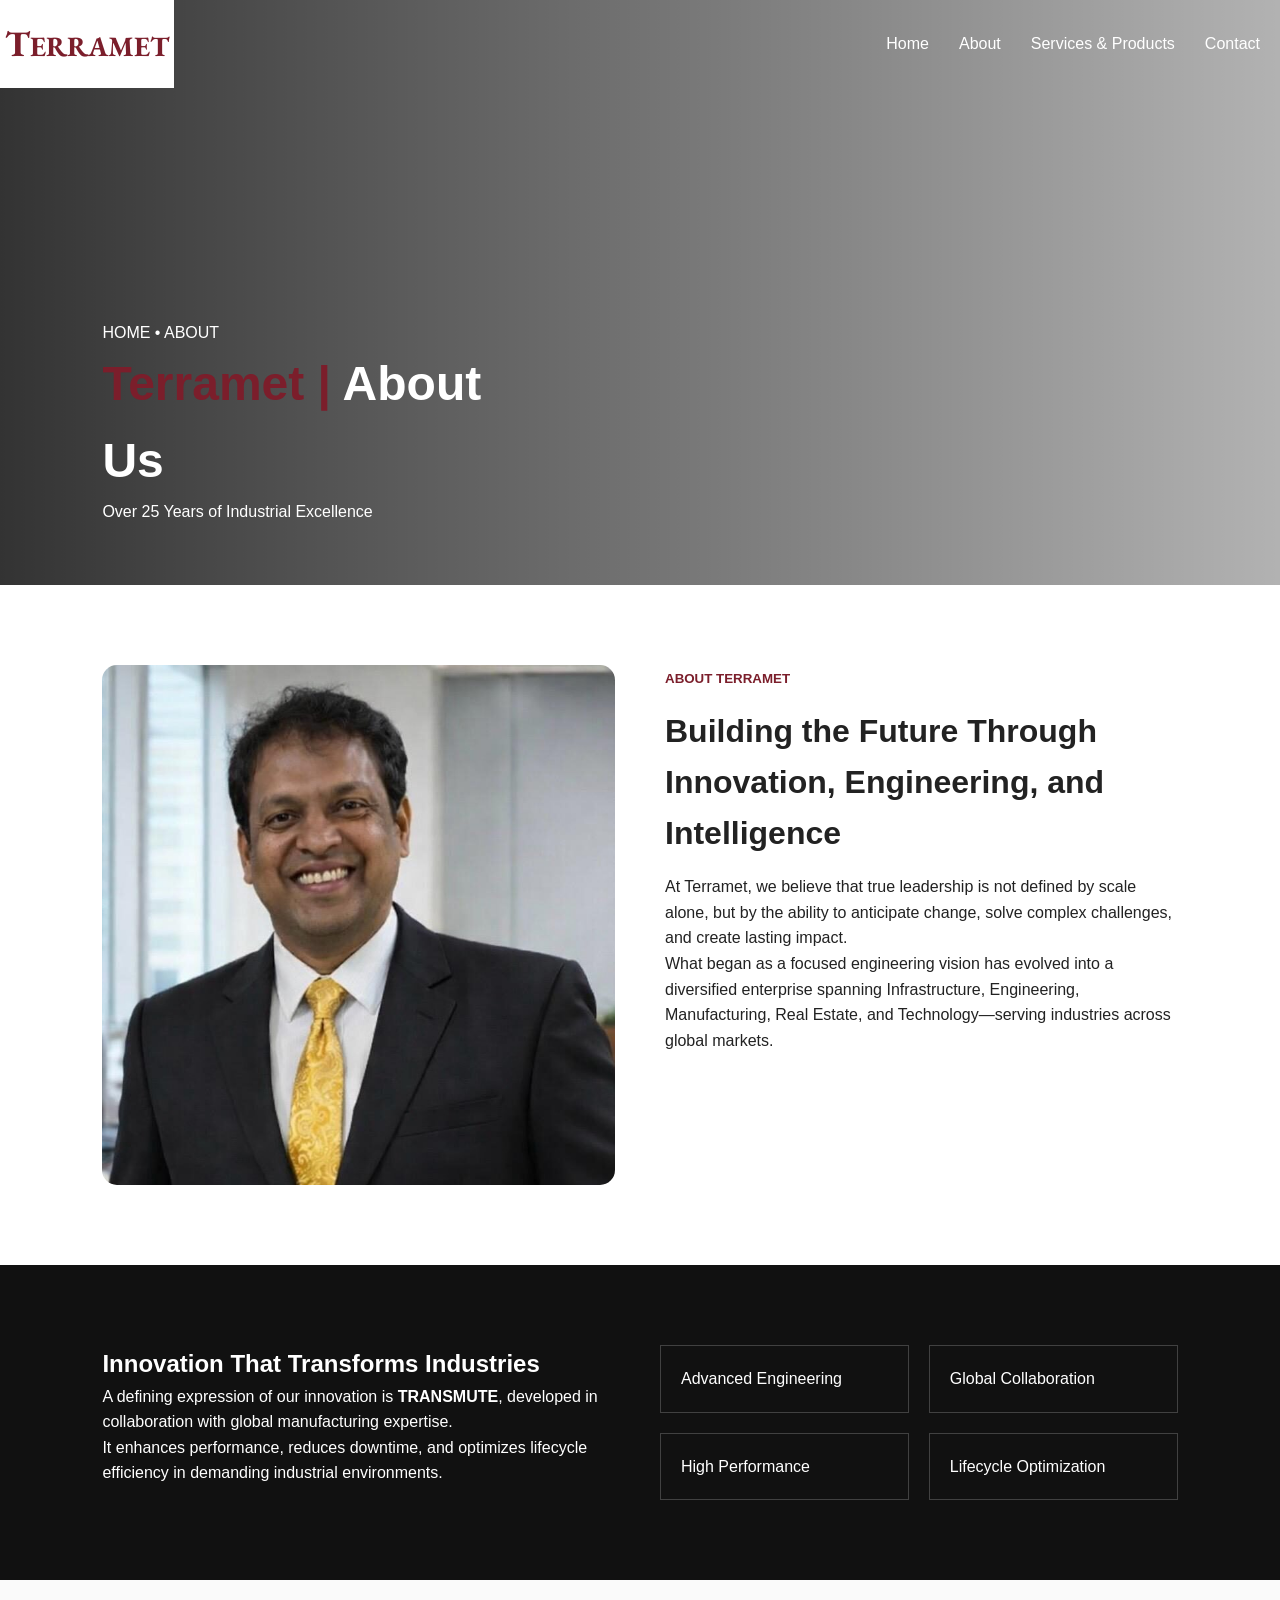
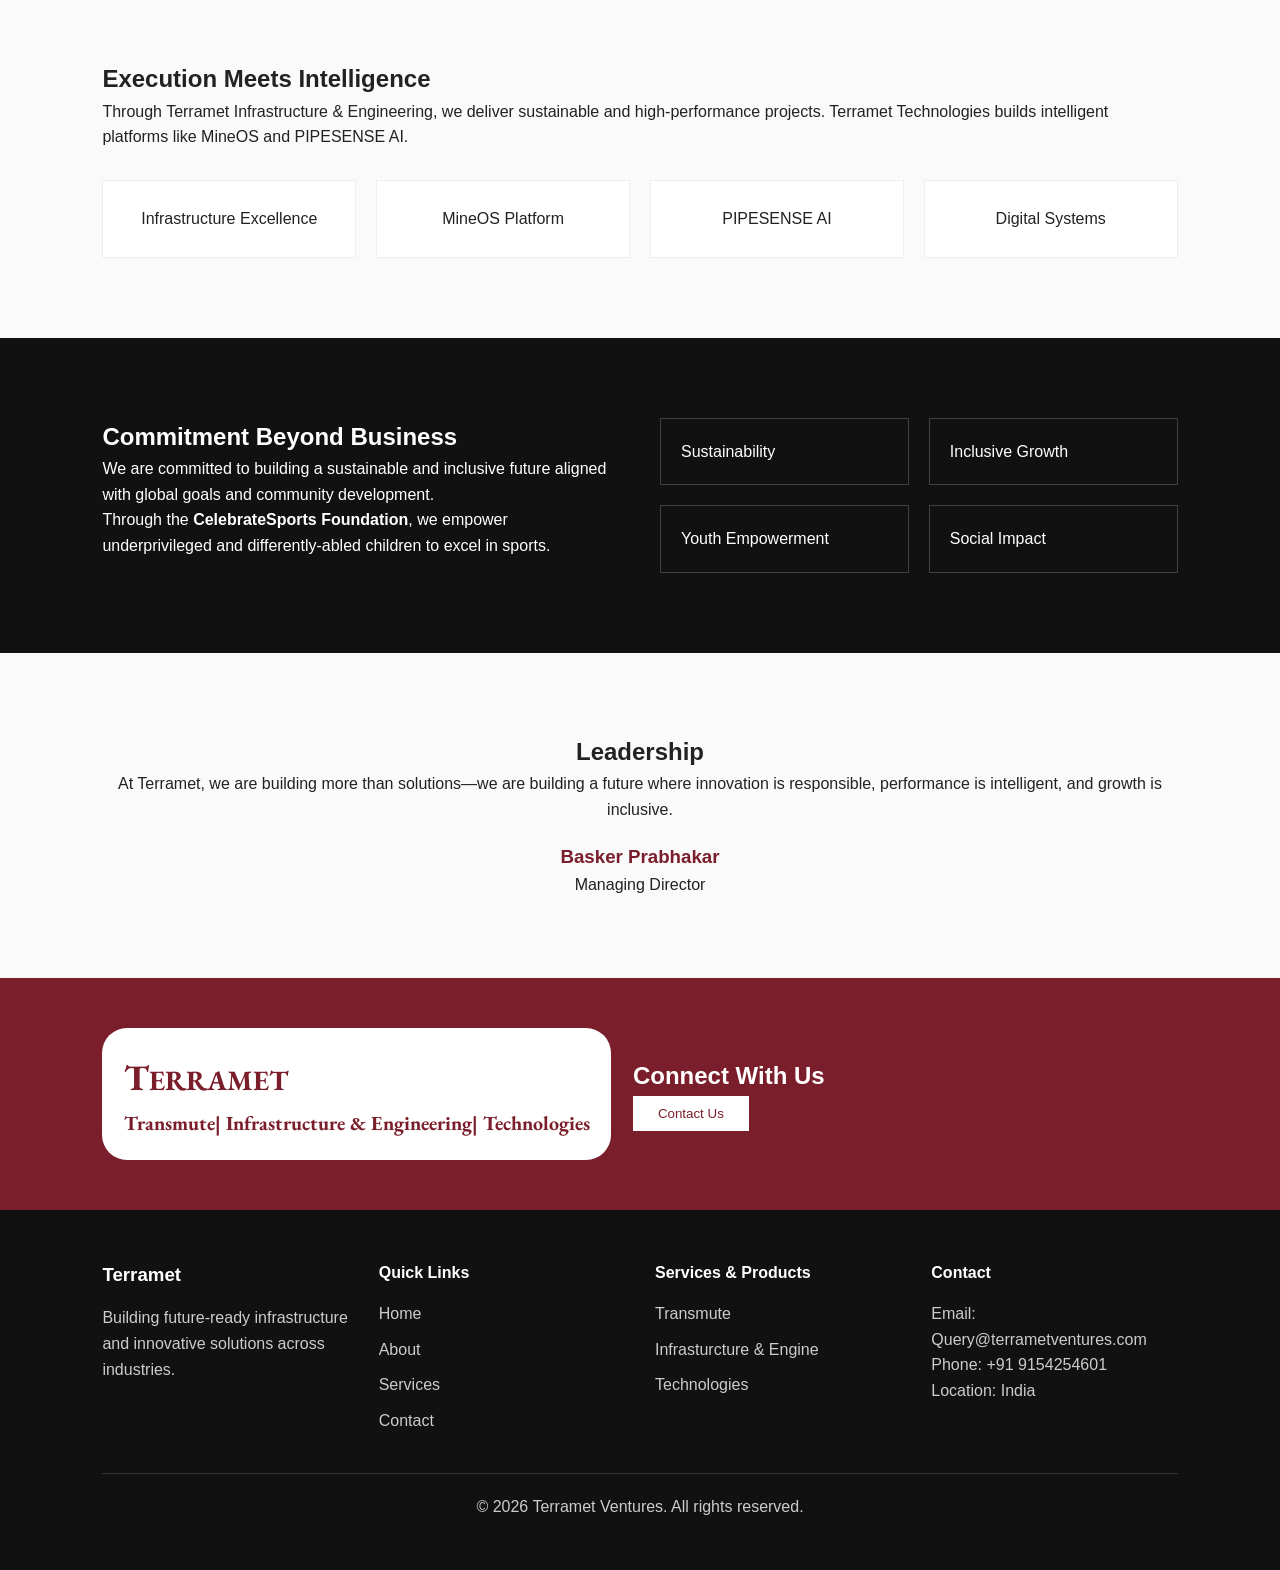
==== about.html @ c5120195 "22`" ====
<!DOCTYPE html>
<html lang="en">
<head>
  <meta charset="UTF-8">
  <link rel="icon" type="image/x-icon" href="favicon.ico">
  <link href="https://fonts.googleapis.com/css2?family=EB+Garamond:wght@600;700&display=swap" rel="stylesheet">
  <title>About - Terramet</title>
  <link rel="stylesheet" href="style.css">
</head>
<script src="app.js"></script>
<body>

<!-- Navbar -->
<header class="navbar">
  <div class="logo">
   <h1 class="logo-text">
    <span class="big-t">T</span>ERRAMET
  </h1>
  </div>

  <!-- Hamburger -->
  <div class="hamburger" id="hamburger">
    ☰
  </div>

  <nav id="nav-menu">
    <ul class="menu">
      <li><a href="index.html">Home</a></li>

      <li class="dropdown">
        <a href="about.html">About</a>
        <ul class="submenu">
          <li><a href="#">Our Story</a></li>
          <li><a href="#">Mission</a></li>
          <li><a href="#">Team</a></li>
        </ul>
      </li>

      <li class="dropdown">
        <a href="#">Services & Products</a>
        <ul class="submenu">
          <li><a href="#">Transmute</a></li>
          <li><a href="#">Infrasturcture & Engineering</a></li>
          <li><a href="#">Technologies</a></li>
        </ul>
      </li>

      <li><a href="#">Contact</a></li>
    </ul>
  </nav>
</header>

<!-- HERO -->
<section class="about-page-hero">
  <div class="about-page-overlay"></div>

  <div class="about-page-hero-text">
    <p>HOME • ABOUT</p>
    <h1>
      <span class="about-page-brand">Terramet |</span> About Us
    </h1>
    <p>Over 25 Years of Industrial Excellence</p>
  </div>
</section>

<!-- ABOUT INTRO -->
<section class="about-page-intro" id="story">

  <div class="about-page-image">
    <img src="sir.jpeg" alt="Terramet Leadership">
  </div>

  <div class="about-page-content">
    <small>ABOUT TERRAMET</small>

    <h2>
      Building the Future Through Innovation, Engineering, and Intelligence
    </h2>

    <p>
      At Terramet, we believe that true leadership is not defined by scale alone,
      but by the ability to anticipate change, solve complex challenges, and create
      lasting impact.
    </p>

    <p>
      What began as a focused engineering vision has evolved into a diversified
      enterprise spanning Infrastructure, Engineering, Manufacturing, Real Estate,
      and Technology—serving industries across global markets.
    </p>

  </div>

</section>

<!-- INNOVATION -->
<section class="about-page-dark">

  <div class="about-page-dark-left">
    <h2>Innovation That Transforms Industries</h2>

    <p>
      A defining expression of our innovation is <strong>TRANSMUTE</strong>,
      developed in collaboration with global manufacturing expertise.
    </p>

    <p>
      It enhances performance, reduces downtime, and optimizes lifecycle efficiency
      in demanding industrial environments.
    </p>
  </div>

  <div class="about-page-dark-right">
    <div class="about-page-dark-card">Advanced Engineering</div>
    <div class="about-page-dark-card">Global Collaboration</div>
    <div class="about-page-dark-card">High Performance</div>
    <div class="about-page-dark-card">Lifecycle Optimization</div>
  </div>

</section>

<!-- EXECUTION -->
<section class="about-page-section">

  <h2>Execution Meets Intelligence</h2>

  <p>
    Through Terramet Infrastructure & Engineering, we deliver sustainable and
    high-performance projects. Terramet Technologies builds intelligent platforms
    like MineOS and PIPESENSE AI.
  </p>

  <div class="about-page-grid">
    <div class="about-page-card">Infrastructure Excellence</div>
    <div class="about-page-card">MineOS Platform</div>
    <div class="about-page-card">PIPESENSE AI</div>
    <div class="about-page-card">Digital Systems</div>
  </div>

</section>

<!-- SOCIAL IMPACT -->
<section class="about-page-dark">

  <div class="about-page-dark-left">
    <h2>Commitment Beyond Business</h2>

    <p>
      We are committed to building a sustainable and inclusive future aligned with
      global goals and community development.
    </p>

    <p>
      Through the <strong>CelebrateSports Foundation</strong>, we empower
      underprivileged and differently-abled children to excel in sports.
    </p>
  </div>

  <div class="about-page-dark-right">
    <div class="about-page-dark-card">Sustainability</div>
    <div class="about-page-dark-card">Inclusive Growth</div>
    <div class="about-page-dark-card">Youth Empowerment</div>
    <div class="about-page-dark-card">Social Impact</div>
  </div>

</section>

<!-- LEADERSHIP -->
<section class="about-page-leadership">

  <h2>Leadership</h2>

  <p>
    At Terramet, we are building more than solutions—we are building a future
    where innovation is responsible, performance is intelligent, and growth is inclusive.
  </p>

  <h3>Basker Prabhakar</h3>
  <span>Managing Director</span>

</section>

<!-- CTA -->
<section class="cta">
    <div class="logo-cta">
   <h1 class="logo-text">
    <span class="big-t">T</span>ERRAMET
  </h1>
  <p>Transmute| Infrastructure & Engineering| Technologies</p>
  </div>
  <div class="cta-content">
  <h2>Connect With Us</h2>
  <button>Contact Us</button>
  </div>
</section>

<footer class="footer">

  <div class="footer-container">

    <!-- Company -->
    <div class="footer-col">
      <h3>Terramet</h3>
      <p>
        Building future-ready infrastructure and innovative solutions 
        across industries.
      </p>
    </div>

    <!-- Quick Links -->
    <div class="footer-col">
      <h4>Quick Links</h4>
      <ul>
        <li><a href="index.html">Home</a></li>
        <li><a href="about.html">About</a></li>
        <li><a href="servicesandproducts.html">Services</a></li>
        <li><a href="contact.html">Contact</a></li>
      </ul>
    </div>

    <!-- Services -->
    <div class="footer-col">
      <h4>Services & Products</h4>
      <ul>
        <li><a href="servicesandproducts.html">Transmute</a></li>
        <li><a href="servicesandproducts.html">Infrasturcture & Engine</a></li>
        <li><a href="servicesandproducts.html">Technologies</a></li>
      </ul>
    </div>

    <!-- Contact -->
    <div class="footer-col">
      <h4>Contact</h4>
      <p>Email: Query@terrametventures.com</p>
      <p>Phone: +91 9154254601</p>
      <p>Location: India</p>
    </div>

  </div>

  <!-- Bottom -->
  <div class="footer-bottom">
    <p>© 2026 Terramet Ventures. All rights reserved.</p>
  </div>
<div class="footer-hide">
  <p>Done by <strong>Vahanth Phalguna</strong></p>
  <p>
    <a href="https://vahanth2001.github.io" target="_blank">
      Visit Portfolio
    </a>
  </p>
</div>

</footer>

<!-- JS -->
<script src="app.js"></script>

</body>
</html>
---- style.css ----
/* RESET */
* {
  margin: 0;
  padding: 0;
  box-sizing: border-box;
}

body {
  font-family: 'Segoe UI', sans-serif;
  background: #00000000;
  color: #222;
  line-height: 1.6;
  margin: 0;
  padding: 0;
}

/* NAVBAR */
.navbar {
  display: flex;
  justify-content: space-between;
  align-items: center;
  background: transparent;
  border-bottom:none;
  position: absolute;
  top: 0;
  left: 0;
  width: 100%;
  z-index: 1000;
}

.navbar.scrolled {
  background: #fff;
  border-bottom: 1px solid #eee;
  position: fixed;
}
.navbar.scrolled .menu li a {
  color: #7b1e2b;
}
.logo {
  background-color: #fff;
  padding: 15px 5px;
}
.logo-text {
  font-family: 'EB Garamond', serif;
  font-size: 28px;;
  font-weight: 700;
  color: #7b1e2b;
}

.big-t {
  font-size: 36px;
}

.menu {
  list-style: none;
  display: flex;
  gap: 30px;
  padding: 20px;
}

.menu li a {
  text-decoration: none;
  color: #ffffff;
  font-weight: 500;
  transition: 0.3s;
}

.menu li a:hover {
  color: #000000;
}

/* DROPDOWN */
.dropdown {
  position: relative;
}

.submenu {
  position: absolute;
  top: 100%;
  left: 0;
  background: #fff;
  display: none;
  padding: 10px 0;
  min-width: 200px;
  box-shadow: 0 5px 20px rgba(0,0,0,0.08);;
}

.submenu li {
  padding: 10px 20px;
}
.submenu li a {
  color: #7b1e2b;
}
.dropdown:hover .submenu {
  display: block;
}

/* HAMBURGER */
.hamburger {
  display: none;
  font-size: 26px;
  cursor: pointer;
}
/* HERO BASE */
.hero {
  position: relative;
  height: 100vh;
  overflow: hidden;
}

.dynamic-text {
  display: inline-block;
  color: #fff;
  transition: opacity 0.5s ease, transform 0.5s ease;
}

/* Animate when slide changes */
.slide .dynamic-text {
  opacity: 0;
  transform: translateY(20px);
}

.slide.active .dynamic-text {
  opacity: 1;
  transform: translateY(0);
}

/* SLIDES */
.slide {
  position: absolute;
  width: 100%;
  height: 100%;
  background-size: cover;
  background-position: center;
  opacity: 0;
  transition: opacity 1s ease-in-out;
}

.slide.active {
  opacity: 1;
  z-index: 1;
}

/* LEFT DARK PANEL */
.hero-overlay {
  position: absolute;
  inset: 0;
  background-color: rgba(0, 0, 0, 0.8);
  z-index: 1;
}

/* CONTENT */
.hero-content {
  position: absolute;
  top: 50%;
  left: 8%;
  transform: translateY(-50%);
  color: #fff;
  z-index: 2;
  max-width: 750px;
}

/* TEXT STYLE */
.hero-content small {
  letter-spacing: 2px;
  font-size: 12px;
  opacity: 0.7;
}

.hero-content h1 {
  font-size: 52px;
  font-weight: 700;
  margin: 15px 0;
  line-height: 1.2;
}

.hero-content h1::first-line {
  color: #fff;
}

.hero-content p {
  font-size: 18px;
  margin-bottom: 25px;
  opacity: 0.85;
}

/* BUTTON */
.hero-content button {
  padding: 12px 30px;
  border: none;
  background: #7b1e2b;
  color: white;
  cursor: pointer;
  transition: 0.3s;
}

.hero-content button:hover {
  background: #a52a2a;
}

.hero-content {
  opacity: 0;
  transform: translateY(30px);
  transition: 0.8s ease;
}

.slide.active .hero-content {
  opacity: 1;
  transform: translateY(-50%);
}

/* FUNDS */
.funds-section {
  padding: 80px 8%;
  background: #fafafa;
}

.funds-container {
  display: flex;
  gap: 50px;
}

.funds-left h2 {
  font-size: 32px;
  margin-bottom: 15px;
  color: #7b1e2b;
}

.funds-right {
  display: grid;
  grid-template-columns: repeat(4, 1fr);
  gap: 20px;
}

.fund-item {
  background: #fff;
  padding: 25px;
  border: 1px solid #eee;
  transition: 0.3s;
  cursor: pointer;
}

.fund-item span {
  color: #7b1e2b;
  font-weight: bold;
}

.fund-item:hover {
  transform: translateY(-5px);
  box-shadow: 0 10px 30px rgba(0,0,0,0.08);
}

/* FOCUS */
.home-focus {
  position: relative;
  padding: 100px 8%;
  background: #111;
  color: white;
}

.focus-overlay {
  position: absolute;
  inset: 0;
  background: rgba(0,0,0,0.5);
}

.focus-content {
  position: relative;
  z-index: 2;
}

.focus-grid {
  display: grid;
  grid-template-columns: repeat(3, 1fr);
  gap: 15px;
  margin-top: 30px;
}

.focus-box {
  padding: 20px;
  border: 1px solid rgba(255,255,255,0.2);
  text-align: center;
  transition: 0.3s;
}

.focus-box:hover {
  background: #7b1e2b;
}

/* ABOUT */
.about-split {
  display: flex;
  align-items: center;
}

.about-image img {
  width: 100%;
  height: 100%;
  object-fit: cover;
}

.about-content {
  padding: 60px;
}

.about-content h2 {
  margin: 15px 0;
  font-size: 30px;
}

.about-content button {
  margin-top: 20px;
  padding: 10px 25px;
  background: #7b1e2b;
  color: white;
  border: none;
  cursor: pointer;
}

/* CTA */
.cta {
  display: flex;
  align-items: center;
  padding: 50px 8%;
  background: #7b1e2b;
  color: white;
  flex-wrap: wrap;
}

.cta button {
  padding: 10px 25px;
  border: none;
  background: white;
  color: #7b1e2b;
  cursor: pointer;
}

.logo-cta {
  align-items: center;
  gap: 15px;
  background-color: #ffffff;
  color: #7b1e2b;
  padding: 2%;
  border-radius: 25px;
  font-family: 'EB Garamond', serif;
  font-size: 20px;;
  font-weight: 700;
}

.cta-content {
  align-items: center;
  gap: 15px;
  padding: 2%;
}

/* FOOTER */
.footer {
  background: #111;
  color: #ccc;
  padding: 50px 8%;
}

.footer-container {
  display: grid;
  grid-template-columns: repeat(4, 1fr);
  gap: 30px;
}

.footer-col h3,
.footer-col h4 {
  color: white;
  margin-bottom: 15px;
}

.footer-col ul {
  list-style: none;
}

.footer-col ul li {
  margin-bottom: 10px;
}

.footer-col a {
  color: #ccc;
  text-decoration: none;
}

.footer-col a:hover {
  color: white;
}

.footer-bottom {
  text-align: center;
  margin-top: 30px;
  border-top: 1px solid #333;
  padding-top: 20px;
}

.footer-hide {
  text-align: center;
  margin-top: 10px;
  font-size: 12px;
  display: none;
}

/* RESPONSIVE */
@media(max-width: 900px) {
  .funds-container,
  .about-split,
  .cta {
    flex-direction: column;
  }

  .focus-grid {
    grid-template-columns: 1fr;
  }

  .footer-container {
    grid-template-columns: 1fr 1fr;
  }

  .menu {
    display: none;
    flex-direction: column;
    position: absolute;
    background: white;
    right: 0;
    top: 80px;
    width: 200px;
    padding: 20px;
  }

  .menu.active {
    display: flex;
  }

  .hamburger {
    display: block;
  }
}
/* ================= ABOUT PAGE (SAFE - NO CONFLICT) ================= */

/* HERO */
.about-page-hero {
  height: 65vh;
  background: url('terrametinfra.png') center/cover no-repeat;
  position: relative;
  display: flex;
  align-items: flex-end;
}

.about-page-overlay {
  position: absolute;
  inset: 0;
  background: linear-gradient(to right, rgba(0,0,0,0.8), rgba(0,0,0,0.3));
}

.about-page-hero-text {
  position: relative;
  z-index: 2;
  color: white;
  padding: 0 8% 60px;
  max-width: 50%;
}

.about-page-hero-text h1 {
  font-size: 48px;
}

.about-page-brand {
  color: #7b1e2b;
}

/* INTRO */
.about-page-intro {
  display: grid;
  grid-template-columns: 1fr 1fr;
  gap: 50px;
  padding: 80px 8%;
}

.about-page-image img {
  width: 100%;
  height: 100%;
  object-fit: cover;
  border-radius: 15px;
}

.about-page-content h2 {
  font-size: 32px;
  margin: 15px 0;
}

.about-page-content small {
  color: #7b1e2b;
  font-weight: bold;
}

/* SECTION */
.about-page-section {
  padding: 80px 8%;
  background: #fafafa;
}

.about-page-grid {
  display: grid;
  grid-template-columns: repeat(4, 1fr);
  gap: 20px;
  margin-top: 30px;
}

.about-page-card {
  padding: 25px;
  background: #fff;
  border: 1px solid #eee;
  text-align: center;
  transition: 0.3s;
}

.about-page-card:hover {
  transform: translateY(-5px);
  border-color: #7b1e2b;
}

/* DARK SECTION */
.about-page-dark {
  display: grid;
  grid-template-columns: 1fr 1fr;
  gap: 40px;
  padding: 80px 8%;
  background: #111;
  color: white;
}

.about-page-dark-right {
  display: grid;
  grid-template-columns: 1fr 1fr;
  gap: 20px;
}

.about-page-dark-card {
  border: 1px solid rgba(255,255,255,0.2);
  padding: 20px;
  transition: 0.3s;
}

.about-page-dark-card:hover {
  background: #7b1e2b;
}


/* LEADERSHIP */
.about-page-leadership {
  padding: 80px 8%;
  text-align: center;
  background: #fafafa;
}

.about-page-leadership h3 {
  color: #7b1e2b;
  margin-top: 20px;
}

/* RESPONSIVE */
@media(max-width: 900px) {

  .about-page-intro,
  .about-page-dark {
    grid-template-columns: 1fr;
  }

  .about-page-grid,
  .about-page-dark-right {
    grid-template-columns: 1fr 1fr;
  }
}

@media(max-width: 600px) {

  .about-page-grid,
  .about-page-dark-right {
    grid-template-columns: 1fr;
  }
}
/* ================= RESPONSIVE ================= */
@media (max-width: 992px) {

  .hamburger {
    display: block;
  }

  #nav-menu {
    position: absolute;
    top: 70px;
    right: 0;
    width: 100%;
    background: #000;
    display: none;
    flex-direction: column;
  }

  #nav-menu.active {
    display: flex;
  }

  .menu {
    flex-direction: column;
    width: 100%;
  }

  .menu li {
    border-bottom: 1px solid #222;
  }

  .menu a {
    display: block;
    padding: 15px;
    color: white;
  }

  .submenu {
    position: static;
    display: none;
    background: #111;
  }

  .submenu.show {
    display: block;
  }

  .dropdown > a::after {
    content: " ▼";
    float: right;
  }

  .about {
    flex-direction: column;
  }

  .about img {
    width: 100%;
  }

  .grid {
    flex-direction: column;
    align-items: center;
  }
}
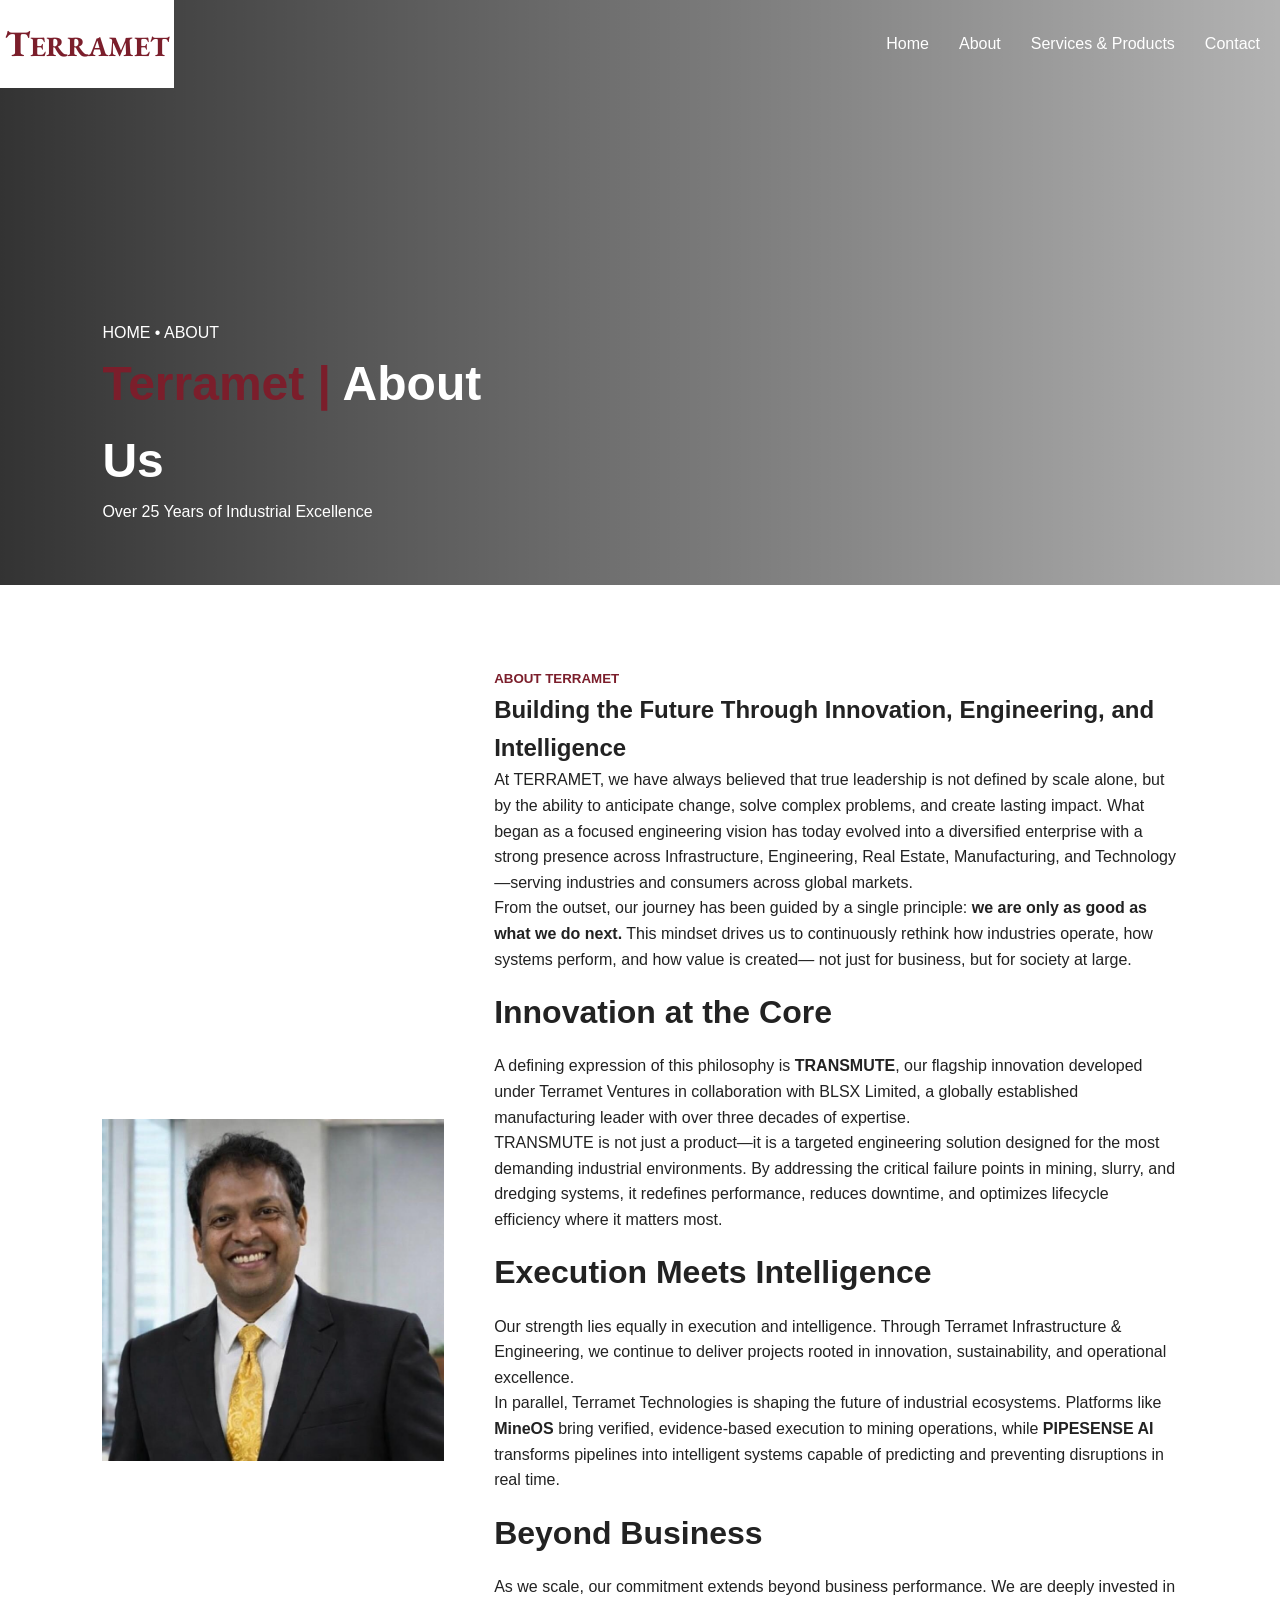
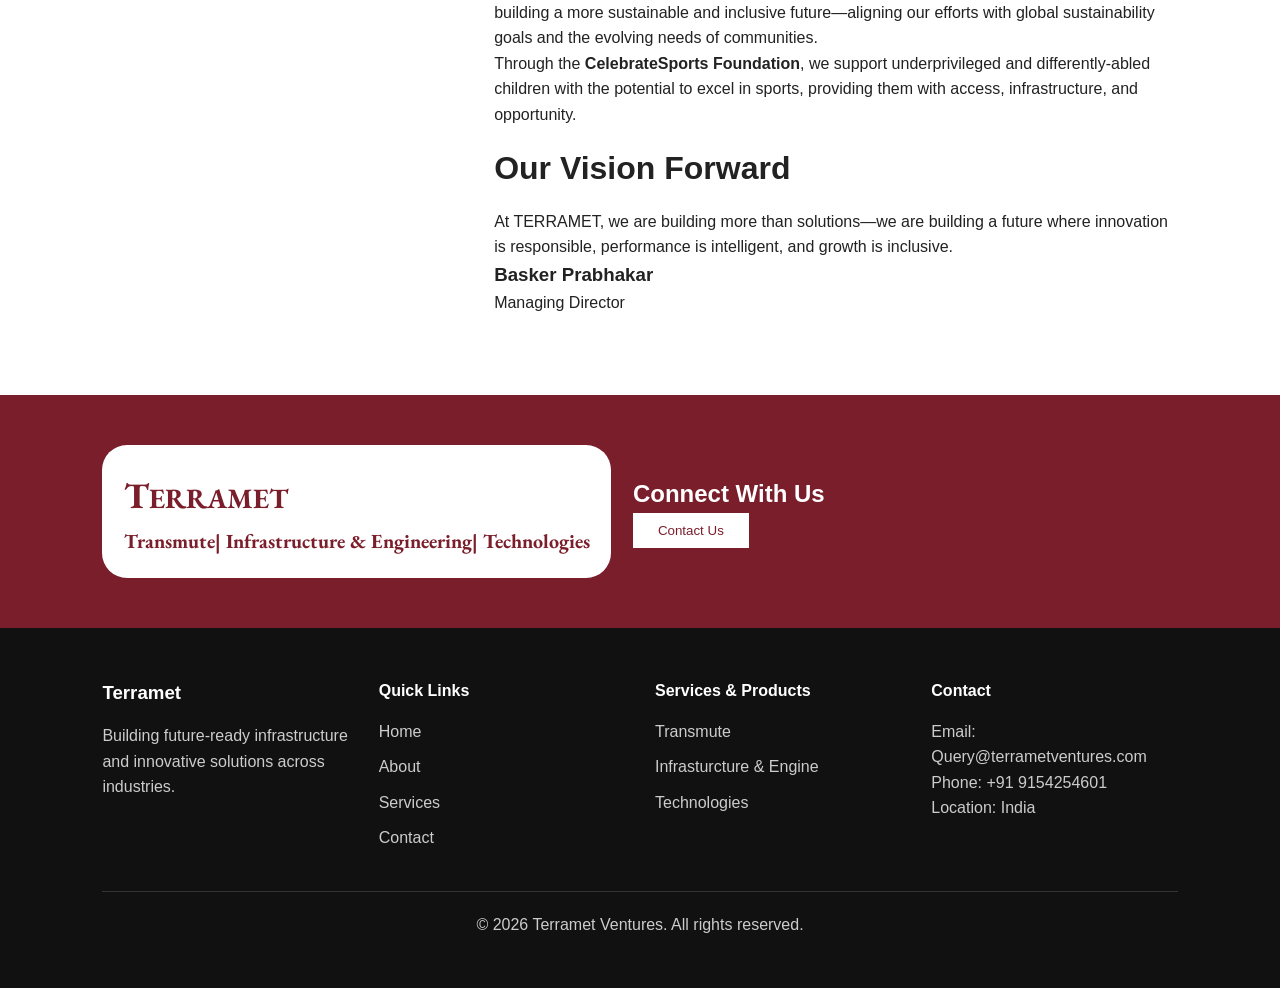
==== commit 8f7e01b5: "22" ====
--- a/about.html
+++ b/about.html
@@ -4,10 +4,9 @@
   <meta charset="UTF-8">
   <link rel="icon" type="image/x-icon" href="favicon.ico">
   <link href="https://fonts.googleapis.com/css2?family=EB+Garamond:wght@600;700&display=swap" rel="stylesheet">
-  <title>About - Terramet</title>
+  <title>Terramet - Venture Capital</title>
   <link rel="stylesheet" href="style.css">
 </head>
-<script src="app.js"></script>
 <body>
 
 <!-- Navbar -->
@@ -25,7 +24,7 @@
 
   <nav id="nav-menu">
     <ul class="menu">
-      <li><a href="index.html">Home</a></li>
+      <li><a href="/">Home</a></li>
 
       <li class="dropdown">
         <a href="about.html">About</a>
@@ -37,7 +36,7 @@
       </li>
 
       <li class="dropdown">
-        <a href="#">Services & Products</a>
+        <a href="services.html">Services & Products</a>
         <ul class="submenu">
           <li><a href="#">Transmute</a></li>
           <li><a href="#">Infrasturcture & Engineering</a></li>
@@ -45,7 +44,7 @@
         </ul>
       </li>
 
-      <li><a href="#">Contact</a></li>
+      <li><a href="contact.html">Contact</a></li>
     </ul>
   </nav>
 </header>
@@ -71,116 +70,87 @@
   </div>
 
   <div class="about-page-content">
+
     <small>ABOUT TERRAMET</small>
 
-    <h2>
+    <h1>
       Building the Future Through Innovation, Engineering, and Intelligence
-    </h2>
-
-    <p>
-      At Terramet, we believe that true leadership is not defined by scale alone,
-      but by the ability to anticipate change, solve complex challenges, and create
-      lasting impact.
-    </p>
-
-    <p>
-      What began as a focused engineering vision has evolved into a diversified
-      enterprise spanning Infrastructure, Engineering, Manufacturing, Real Estate,
-      and Technology—serving industries across global markets.
-    </p>
+    </h1>
+
+    <p>
+      At TERRAMET, we have always believed that true leadership is not defined by scale alone, 
+      but by the ability to anticipate change, solve complex problems, and create lasting impact. 
+      What began as a focused engineering vision has today evolved into a diversified enterprise 
+      with a strong presence across Infrastructure, Engineering, Real Estate, Manufacturing, 
+      and Technology—serving industries and consumers across global markets.
+    </p>
+
+    <p>
+      From the outset, our journey has been guided by a single principle: 
+      <strong>we are only as good as what we do next.</strong> This mindset drives us to 
+      continuously rethink how industries operate, how systems perform, and how value is created—
+      not just for business, but for society at large.
+    </p>
+
+    <h2>Innovation at the Core</h2>
+
+    <p>
+      A defining expression of this philosophy is <strong>TRANSMUTE</strong>, our flagship innovation 
+      developed under Terramet Ventures in collaboration with BLSX Limited, a globally established 
+      manufacturing leader with over three decades of expertise.
+    </p>
+
+    <p>
+      TRANSMUTE is not just a product—it is a targeted engineering solution designed for the most 
+      demanding industrial environments. By addressing the critical failure points in mining, slurry, 
+      and dredging systems, it redefines performance, reduces downtime, and optimizes lifecycle 
+      efficiency where it matters most.
+    </p>
+
+    <h2>Execution Meets Intelligence</h2>
+
+    <p>
+      Our strength lies equally in execution and intelligence. Through Terramet Infrastructure & Engineering, 
+      we continue to deliver projects rooted in innovation, sustainability, and operational excellence.
+    </p>
+
+    <p>
+      In parallel, Terramet Technologies is shaping the future of industrial ecosystems. Platforms like 
+      <strong>MineOS</strong> bring verified, evidence-based execution to mining operations, while 
+      <strong>PIPESENSE AI</strong> transforms pipelines into intelligent systems capable of predicting 
+      and preventing disruptions in real time.
+    </p>
+
+    <h2>Beyond Business</h2>
+
+    <p>
+      As we scale, our commitment extends beyond business performance. We are deeply invested in building 
+      a more sustainable and inclusive future—aligning our efforts with global sustainability goals and 
+      the evolving needs of communities.
+    </p>
+
+    <p>
+      Through the <strong>CelebrateSports Foundation</strong>, we support underprivileged and 
+      differently-abled children with the potential to excel in sports, providing them with access, 
+      infrastructure, and opportunity.
+    </p>
+
+    <h2>Our Vision Forward</h2>
+
+    <p>
+      At TERRAMET, we are building more than solutions—we are building a future where innovation is 
+      responsible, performance is intelligent, and growth is inclusive.
+    </p>
+
+    <div class="about-signature">
+      <h3>Basker Prabhakar</h3>
+      <p>Managing Director</p>
+    </div>
 
   </div>
 
 </section>
 
-<!-- INNOVATION -->
-<section class="about-page-dark">
-
-  <div class="about-page-dark-left">
-    <h2>Innovation That Transforms Industries</h2>
-
-    <p>
-      A defining expression of our innovation is <strong>TRANSMUTE</strong>,
-      developed in collaboration with global manufacturing expertise.
-    </p>
-
-    <p>
-      It enhances performance, reduces downtime, and optimizes lifecycle efficiency
-      in demanding industrial environments.
-    </p>
-  </div>
-
-  <div class="about-page-dark-right">
-    <div class="about-page-dark-card">Advanced Engineering</div>
-    <div class="about-page-dark-card">Global Collaboration</div>
-    <div class="about-page-dark-card">High Performance</div>
-    <div class="about-page-dark-card">Lifecycle Optimization</div>
-  </div>
-
-</section>
-
-<!-- EXECUTION -->
-<section class="about-page-section">
-
-  <h2>Execution Meets Intelligence</h2>
-
-  <p>
-    Through Terramet Infrastructure & Engineering, we deliver sustainable and
-    high-performance projects. Terramet Technologies builds intelligent platforms
-    like MineOS and PIPESENSE AI.
-  </p>
-
-  <div class="about-page-grid">
-    <div class="about-page-card">Infrastructure Excellence</div>
-    <div class="about-page-card">MineOS Platform</div>
-    <div class="about-page-card">PIPESENSE AI</div>
-    <div class="about-page-card">Digital Systems</div>
-  </div>
-
-</section>
-
-<!-- SOCIAL IMPACT -->
-<section class="about-page-dark">
-
-  <div class="about-page-dark-left">
-    <h2>Commitment Beyond Business</h2>
-
-    <p>
-      We are committed to building a sustainable and inclusive future aligned with
-      global goals and community development.
-    </p>
-
-    <p>
-      Through the <strong>CelebrateSports Foundation</strong>, we empower
-      underprivileged and differently-abled children to excel in sports.
-    </p>
-  </div>
-
-  <div class="about-page-dark-right">
-    <div class="about-page-dark-card">Sustainability</div>
-    <div class="about-page-dark-card">Inclusive Growth</div>
-    <div class="about-page-dark-card">Youth Empowerment</div>
-    <div class="about-page-dark-card">Social Impact</div>
-  </div>
-
-</section>
-
-<!-- LEADERSHIP -->
-<section class="about-page-leadership">
-
-  <h2>Leadership</h2>
-
-  <p>
-    At Terramet, we are building more than solutions—we are building a future
-    where innovation is responsible, performance is intelligent, and growth is inclusive.
-  </p>
-
-  <h3>Basker Prabhakar</h3>
-  <span>Managing Director</span>
-
-</section>
-
-<!-- CTA -->
 <section class="cta">
     <div class="logo-cta">
    <h1 class="logo-text">
@@ -213,7 +183,7 @@
       <ul>
         <li><a href="index.html">Home</a></li>
         <li><a href="about.html">About</a></li>
-        <li><a href="servicesandproducts.html">Services</a></li>
+        <li><a href="services.html">Services</a></li>
         <li><a href="contact.html">Contact</a></li>
       </ul>
     </div>
--- a/style.css
+++ b/style.css
@@ -474,7 +474,7 @@
 /* INTRO */
 .about-page-intro {
   display: grid;
-  grid-template-columns: 1fr 1fr;
+  grid-template-columns: 1fr 2fr;
   gap: 50px;
   padding: 80px 8%;
 }
@@ -482,7 +482,9 @@
 .about-page-image img {
   width: 100%;
   height: 100%;
-  object-fit: cover;
+  padding-top: 25%;
+  padding-bottom: 25%;
+  object-fit: contain;
   border-radius: 15px;
 }
 
@@ -645,4 +647,137 @@
     flex-direction: column;
     align-items: center;
   }
+}
+/* ================= SERVICES PAGE (SP) ================= */
+
+/* HERO */
+.sp-hero {
+  height: 60vh;
+  position: relative;
+  background: url('terrametinfra.png') center/cover no-repeat;
+  display: flex;
+  align-items: center;
+}
+
+.sp-hero-overlay {
+  position: absolute;
+  inset: 0;
+  background: linear-gradient(to right, rgba(0,0,0,0.85), rgba(0,0,0,0.3));
+}
+
+.sp-hero-content {
+  position: relative;
+  z-index: 2;
+  color: white;
+  padding: 0 8%;
+  animation: spFadeUp 1s ease;
+}
+
+.sp-hero-content h1 {
+  font-size: 48px;
+}
+
+.sp-hero-content p {
+  margin-top: 10px;
+  opacity: 0.8;
+}
+
+/* SECTION */
+.sp-section {
+  padding: 80px 8%;
+  background: #fff;
+}
+
+/* GRID */
+.sp-grid {
+  display: grid;
+  grid-template-columns: repeat(2, 1fr);
+  gap: 30px;
+}
+
+/* CARD */
+.sp-card {
+  position: relative;
+  height: 350px;
+  overflow: hidden;
+  cursor: pointer;
+}
+
+/* IMAGE */
+.sp-bg {
+  position: absolute;
+  inset: 0;
+  background-size: cover;
+  background-position: center;
+  transition: transform 0.6s ease;
+}
+
+/* OVERLAY */
+.sp-overlay {
+  position: absolute;
+  inset: 0;
+  background: linear-gradient(to top, rgba(0,0,0,0.8), transparent);
+  transition: 0.4s;
+}
+
+/* CONTENT */
+.sp-content {
+  position: absolute;
+  bottom: 20px;
+  left: 20px;
+  color: white;
+  z-index: 2;
+  transform: translateY(20px);
+  opacity: 0;
+  transition: 0.4s ease;
+}
+
+.sp-content h2 {
+  font-size: 24px;
+}
+
+.sp-content p {
+  font-size: 14px;
+  margin-top: 5px;
+}
+
+/* HOVER ANIMATION */
+.sp-card:hover .sp-bg {
+  transform: scale(1.1);
+}
+
+.sp-card:hover .sp-overlay {
+  background: rgba(123,30,43,0.6);
+}
+
+.sp-card:hover .sp-content {
+  transform: translateY(0);
+  opacity: 1;
+}
+
+/* ENTRY ANIMATION */
+@keyframes spFadeUp {
+  from {
+    opacity: 0;
+    transform: translateY(30px);
+  }
+  to {
+    opacity: 1;
+    transform: translateY(0);
+  }
+}
+
+.sp-card {
+  animation: spFadeUp 0.8s ease forwards;
+}
+
+/* RESPONSIVE */
+@media(max-width: 900px) {
+  .sp-grid {
+    grid-template-columns: 1fr;
+  }
+
+  .sp-hero-content h1 {
+    font-size: 32px;
+  }
 }
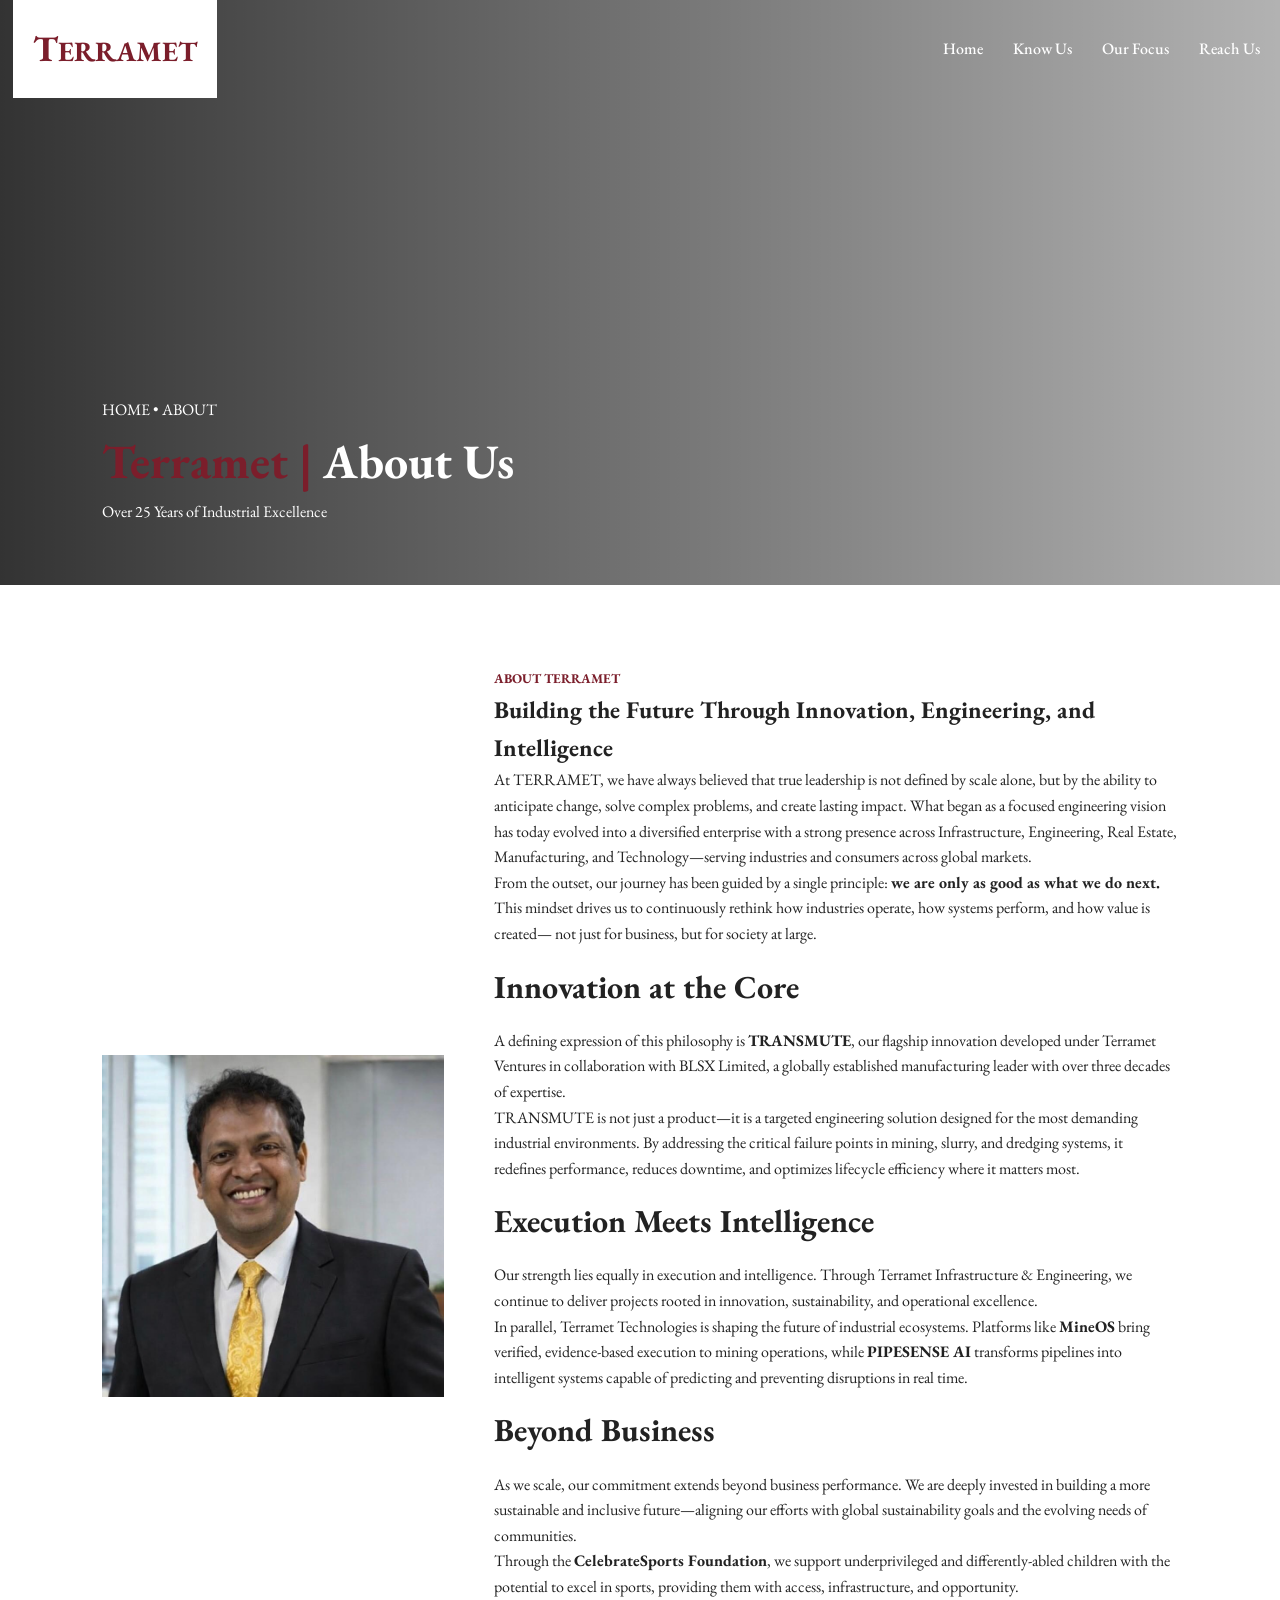
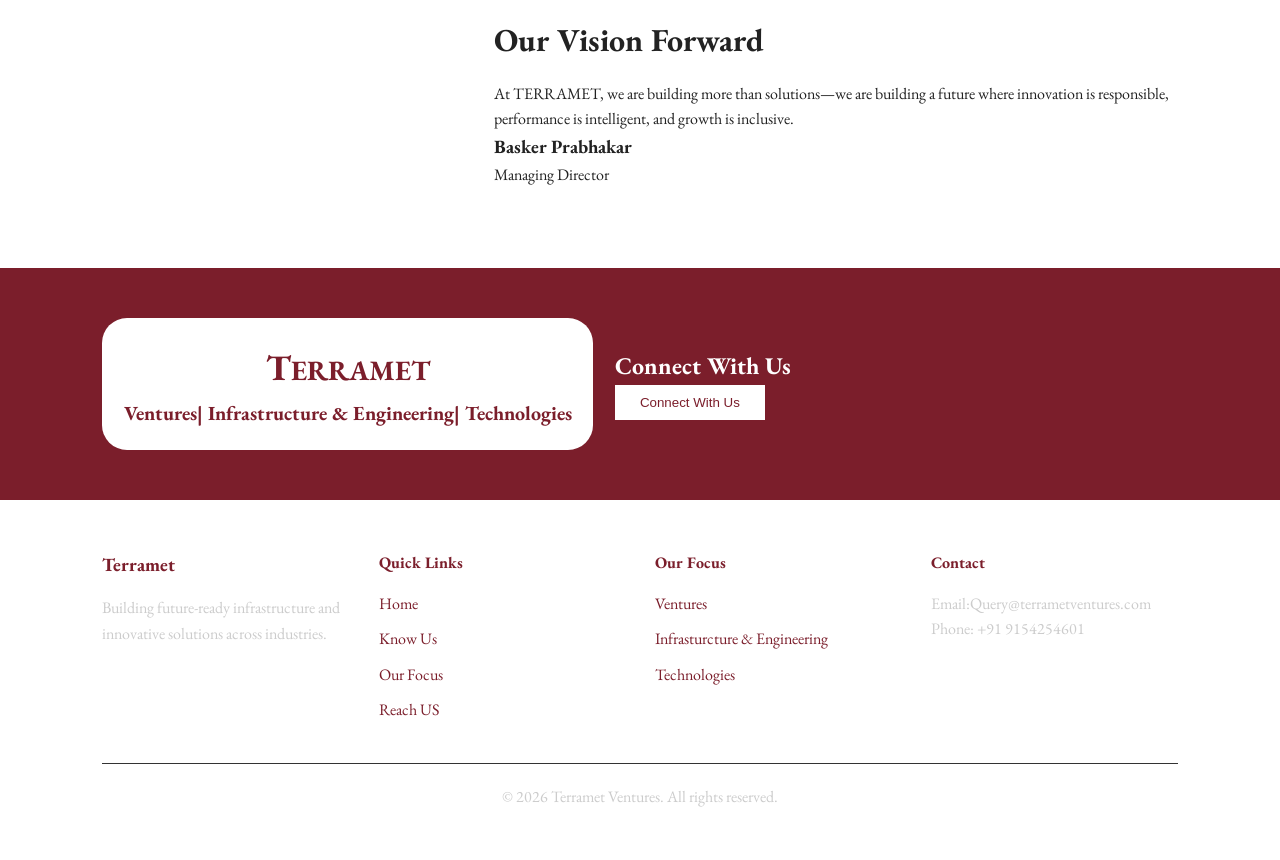
==== commit 8c606f61: "22" ====
--- a/about.html
+++ b/about.html
@@ -27,7 +27,7 @@
       <li><a href="/">Home</a></li>
 
       <li class="dropdown">
-        <a href="about.html">About</a>
+        <a href="about.html">Know Us</a>
         <ul class="submenu">
           <li><a href="#">Our Story</a></li>
           <li><a href="#">Mission</a></li>
@@ -35,16 +35,9 @@
         </ul>
       </li>
 
-      <li class="dropdown">
-        <a href="services.html">Services & Products</a>
-        <ul class="submenu">
-          <li><a href="#">Transmute</a></li>
-          <li><a href="#">Infrasturcture & Engineering</a></li>
-          <li><a href="#">Technologies</a></li>
-        </ul>
-      </li>
-
-      <li><a href="contact.html">Contact</a></li>
+      <li><a href="services.html">Our Focus</a></li>
+
+      <li><a href="contact.html">Reach Us</a></li>
     </ul>
   </nav>
 </header>
@@ -151,16 +144,17 @@
 
 </section>
 
+<!-- CTA -->
 <section class="cta">
     <div class="logo-cta">
    <h1 class="logo-text">
     <span class="big-t">T</span>ERRAMET
   </h1>
-  <p>Transmute| Infrastructure & Engineering| Technologies</p>
+  <p>Ventures| Infrastructure & Engineering| Technologies</p>
   </div>
   <div class="cta-content">
   <h2>Connect With Us</h2>
-  <button>Contact Us</button>
+  <button>Connect With Us</button>
   </div>
 </section>
 
@@ -182,28 +176,27 @@
       <h4>Quick Links</h4>
       <ul>
         <li><a href="index.html">Home</a></li>
-        <li><a href="about.html">About</a></li>
-        <li><a href="services.html">Services</a></li>
-        <li><a href="contact.html">Contact</a></li>
+        <li><a href="about.html">Know Us</a></li>
+        <li><a href="services.html">Our Focus</a></li>
+        <li><a href="contact.html">Reach US</a></li>
       </ul>
     </div>
 
     <!-- Services -->
     <div class="footer-col">
-      <h4>Services & Products</h4>
+      <h4>Our Focus</h4>
       <ul>
-        <li><a href="servicesandproducts.html">Transmute</a></li>
-        <li><a href="servicesandproducts.html">Infrasturcture & Engine</a></li>
-        <li><a href="servicesandproducts.html">Technologies</a></li>
+        <li><a href="services.html">Ventures</a></li>
+        <li><a href="services.html">Infrasturcture & Engineering</a></li>
+        <li><a href="services.html">Technologies</a></li>
       </ul>
     </div>
 
     <!-- Contact -->
     <div class="footer-col">
       <h4>Contact</h4>
-      <p>Email: Query@terrametventures.com</p>
+      <p>Email:Query@terrametventures.com</p>
       <p>Phone: +91 9154254601</p>
-      <p>Location: India</p>
     </div>
 
   </div>
--- a/style.css
+++ b/style.css
@@ -6,7 +6,7 @@
 }
 
 body {
-  font-family: 'Segoe UI', sans-serif;
+  font-family: 'EB Garamond', serif;
   background: #00000000;
   color: #222;
   line-height: 1.6;
@@ -38,7 +38,8 @@
 }
 .logo {
   background-color: #fff;
-  padding: 15px 5px;
+  padding: 20px;
+  margin-left: 1%;
 }
 .logo-text {
   font-family: 'EB Garamond', serif;
@@ -145,7 +146,7 @@
 .hero-overlay {
   position: absolute;
   inset: 0;
-  background-color: rgba(0, 0, 0, 0.8);
+  background-color: rgba(0, 0, 0, 0.5);
   z-index: 1;
 }
 
@@ -153,11 +154,11 @@
 .hero-content {
   position: absolute;
   top: 50%;
-  left: 8%;
+  left: 30%;
   transform: translateY(-50%);
   color: #fff;
   z-index: 2;
-  max-width: 750px;
+  max-width: 70%;
 }
 
 /* TEXT STYLE */
@@ -168,10 +169,14 @@
 }
 
 .hero-content h1 {
-  font-size: 52px;
+  font-size: 60px;
   font-weight: 700;
   margin: 15px 0;
   line-height: 1.2;
+}
+
+.hero-content span {
+  font-size: 40px;
 }
 
 .hero-content h1::first-line {
@@ -250,43 +255,6 @@
   box-shadow: 0 10px 30px rgba(0,0,0,0.08);
 }
 
-/* FOCUS */
-.home-focus {
-  position: relative;
-  padding: 100px 8%;
-  background: #111;
-  color: white;
-}
-
-.focus-overlay {
-  position: absolute;
-  inset: 0;
-  background: rgba(0,0,0,0.5);
-}
-
-.focus-content {
-  position: relative;
-  z-index: 2;
-}
-
-.focus-grid {
-  display: grid;
-  grid-template-columns: repeat(3, 1fr);
-  gap: 15px;
-  margin-top: 30px;
-}
-
-.focus-box {
-  padding: 20px;
-  border: 1px solid rgba(255,255,255,0.2);
-  text-align: center;
-  transition: 0.3s;
-}
-
-.focus-box:hover {
-  background: #7b1e2b;
-}
-
 /* ABOUT */
 .about-split {
   display: flex;
@@ -345,6 +313,7 @@
   font-family: 'EB Garamond', serif;
   font-size: 20px;;
   font-weight: 700;
+  text-align: center;
 }
 
 .cta-content {
@@ -355,7 +324,7 @@
 
 /* FOOTER */
 .footer {
-  background: #111;
+  background: #ffffff;
   color: #ccc;
   padding: 50px 8%;
 }
@@ -368,7 +337,7 @@
 
 .footer-col h3,
 .footer-col h4 {
-  color: white;
+  color: #7b1e2b;
   margin-bottom: 15px;
 }
 
@@ -381,12 +350,12 @@
 }
 
 .footer-col a {
-  color: #ccc;
+  color: #7b1e2b;
   text-decoration: none;
 }
 
 .footer-col a:hover {
-  color: white;
+  color: #000000;
 }
 
 .footer-bottom {
@@ -482,8 +451,6 @@
 .about-page-image img {
   width: 100%;
   height: 100%;
-  padding-top: 25%;
-  padding-bottom: 25%;
   object-fit: contain;
   border-radius: 15px;
 }
@@ -550,19 +517,6 @@
   background: #7b1e2b;
 }
 
-
-/* LEADERSHIP */
-.about-page-leadership {
-  padding: 80px 8%;
-  text-align: center;
-  background: #fafafa;
-}
-
-.about-page-leadership h3 {
-  color: #7b1e2b;
-  margin-top: 20px;
-}
-
 /* RESPONSIVE */
 @media(max-width: 900px) {
 
@@ -780,4 +734,92 @@
   .sp-hero-content h1 {
     font-size: 32px;
   }
+}
+
+/* ================= CONTACT PAGE ================= */
+
+.cp-section {
+  display: grid;
+  grid-template-columns: 1fr 1fr;
+  gap: 50px;
+  padding: 120px 8%;
+  background: #f5f5f5;
+}
+
+/* FORM */
+.cp-form h1 {
+  font-size: 36px;
+  margin-bottom: 10px;
+}
+
+.cp-form p {
+  margin-bottom: 25px;
+  color: #666;
+}
+
+.cp-form form {
+  display: flex;
+  flex-direction: column;
+  gap: 15px;
+}
+
+.cp-form input,
+.cp-form textarea {
+  padding: 12px;
+  border: 1px solid #ddd;
+  outline: none;
+}
+
+.cp-form button {
+  background: #7b1e2b;
+  color: white;
+  border: none;
+  padding: 12px;
+  cursor: pointer;
+  transition: 0.3s;
+}
+
+.cp-form button:hover {
+  background: #a52a2a;
+}
+
+/* RIGHT SIDE */
+.cp-info {
+  display: flex;
+  flex-direction: column;
+  gap: 30px;
+}
+
+/* LOCATION */
+.cp-location {
+  font-size: 16px;
+}
+
+.cp-location a {
+  color: #555;
+  text-decoration: none;
+}
+
+/* CARD */
+.cp-card {
+  background: #e9e9ee;
+  padding: 40px;
+  border-radius: 20px;
+}
+
+.cp-card h3 {
+  margin-bottom: 20px;
+  letter-spacing: 2px;
+}
+
+.cp-card p {
+  line-height: 1.7;
+  color: #444;
+}
+
+/* RESPONSIVE */
+@media(max-width: 900px) {
+  .cp-section {
+    grid-template-columns: 1fr;
+  }
 }
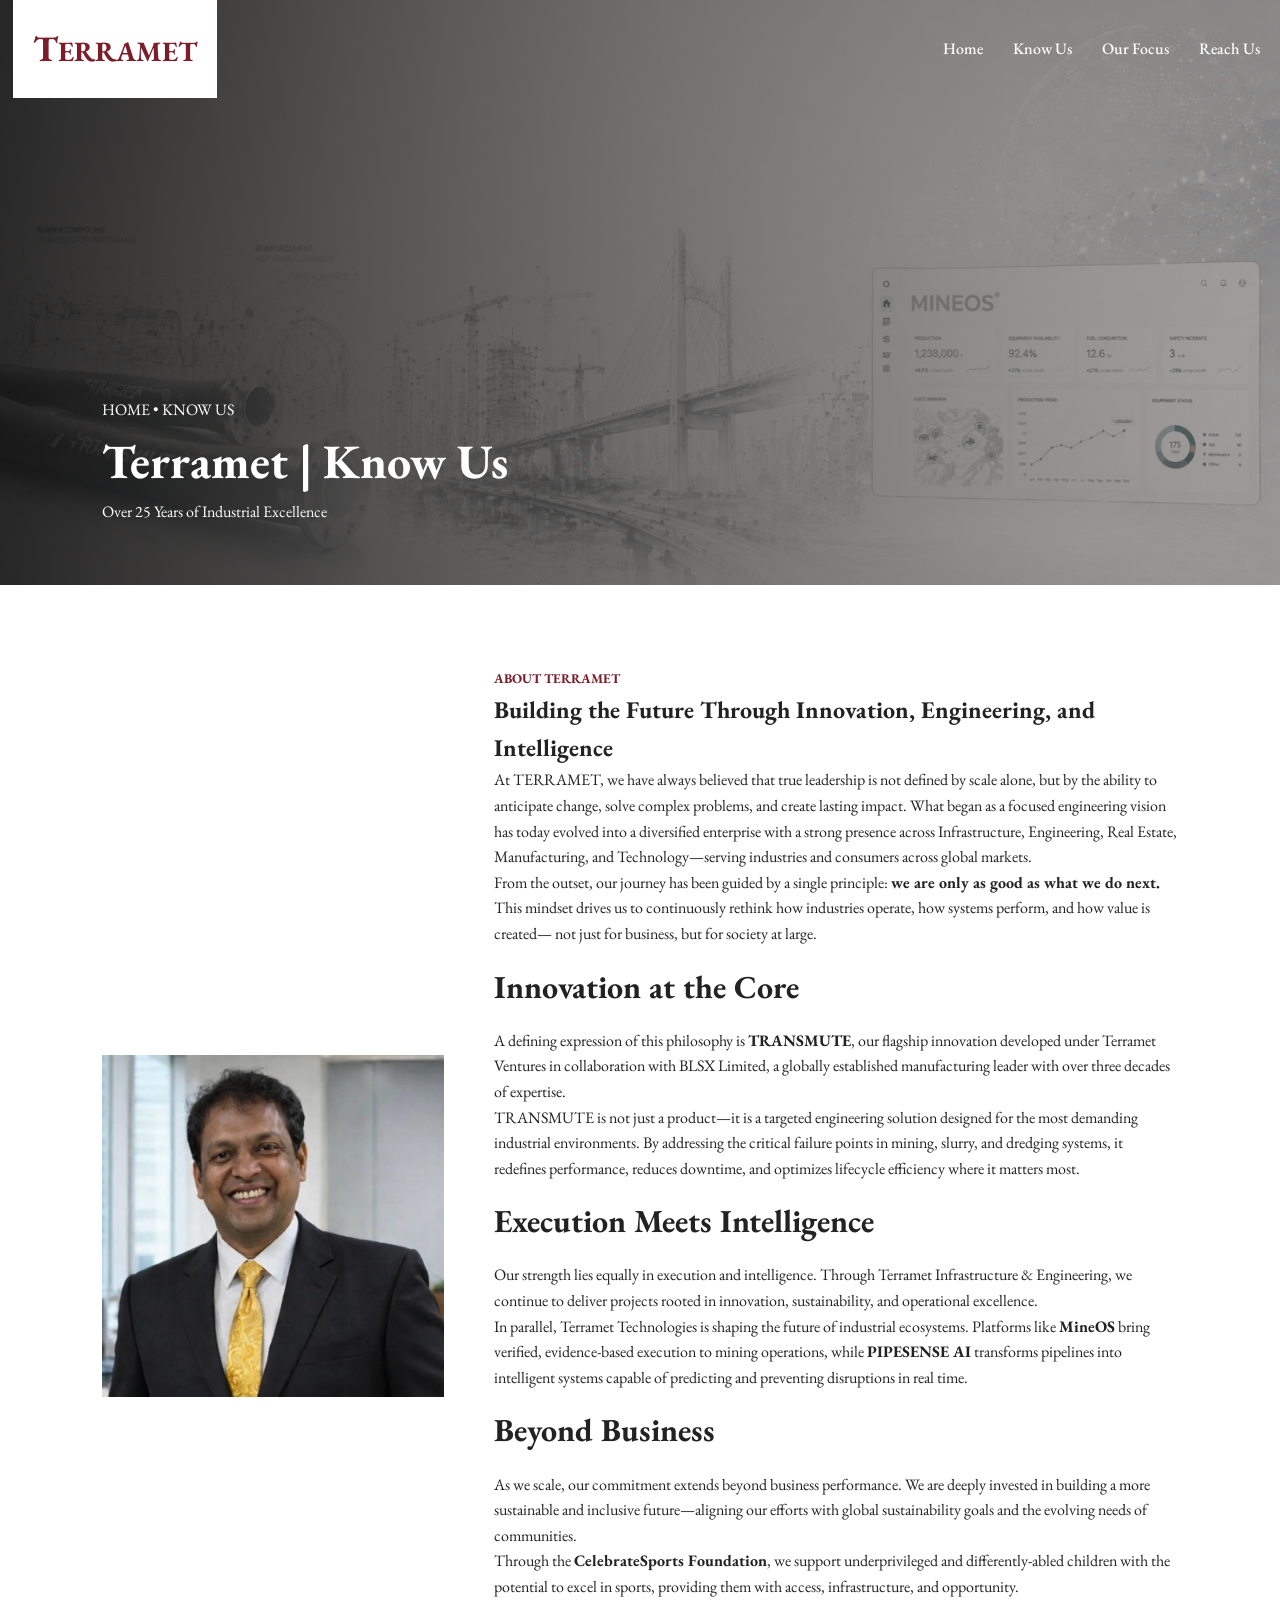
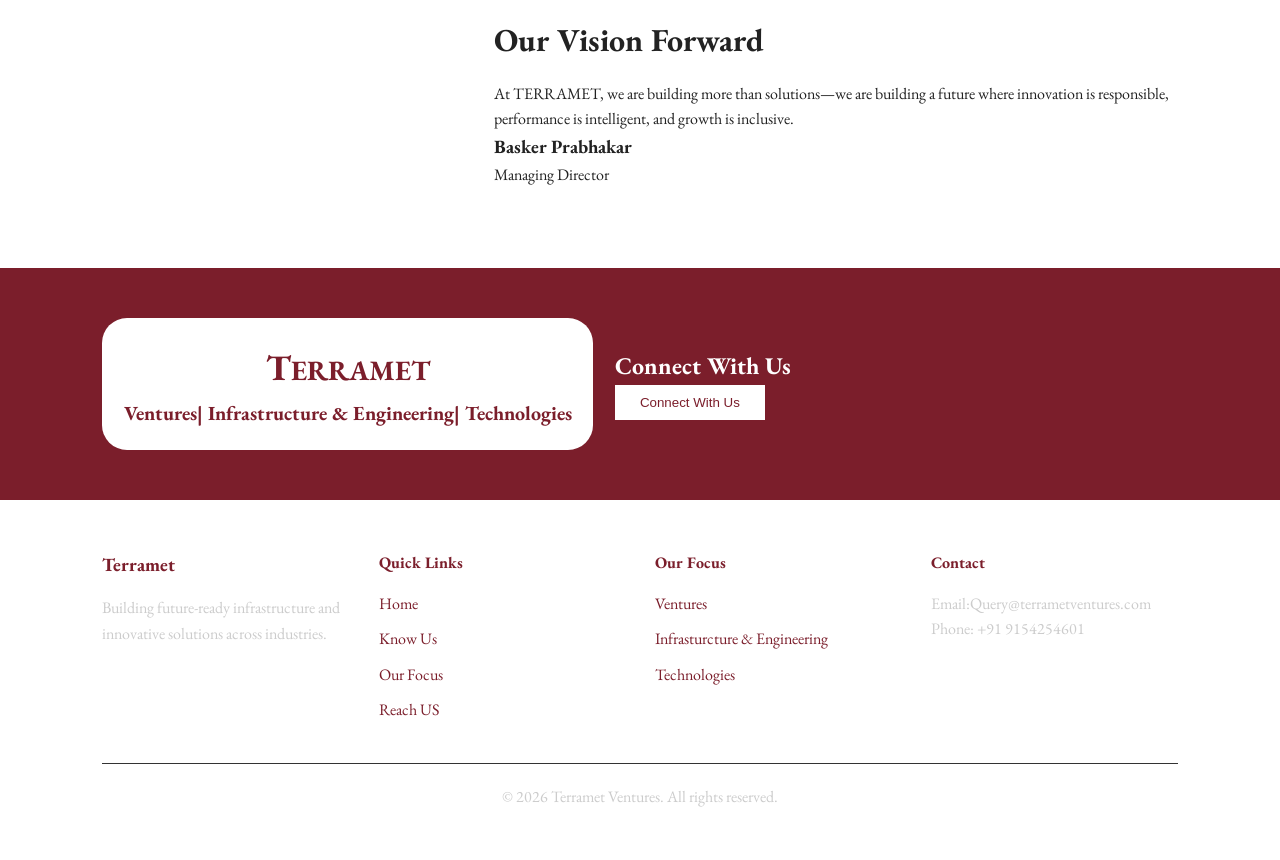
==== commit 820698ee: "22" ====
--- a/about.html
+++ b/about.html
@@ -47,9 +47,9 @@
   <div class="about-page-overlay"></div>
 
   <div class="about-page-hero-text">
-    <p>HOME • ABOUT</p>
+    <p>HOME • KNOW US</p>
     <h1>
-      <span class="about-page-brand">Terramet |</span> About Us
+      <span class="about-page-brand">Terramet |</span> Know Us
     </h1>
     <p>Over 25 Years of Industrial Excellence</p>
   </div>
--- a/style.css
+++ b/style.css
@@ -199,10 +199,22 @@
   transition: 0.3s;
 }
 
+.fund-item button {
+  padding: 12px 30px;
+  border: none;
+  background: #7b1e2b;
+  color: white;
+  cursor: pointer;
+  transition: 0.3s;
+}
+
 .hero-content button:hover {
   background: #a52a2a;
 }
 
+.fund-item button:hover {
+  background: #a52a2a;
+}
 .hero-content {
   opacity: 0;
   transform: translateY(30px);
@@ -412,7 +424,7 @@
 /* HERO */
 .about-page-hero {
   height: 65vh;
-  background: url('terrametinfra.png') center/cover no-repeat;
+  background: url('know.png') center/cover no-repeat;
   position: relative;
   display: flex;
   align-items: flex-end;
@@ -437,7 +449,7 @@
 }
 
 .about-page-brand {
-  color: #7b1e2b;
+  color: #ffffff;
 }
 
 /* INTRO */
@@ -608,7 +620,7 @@
 .sp-hero {
   height: 60vh;
   position: relative;
-  background: url('terrametinfra.png') center/cover no-repeat;
+  background: url('know.png') center/cover no-repeat;
   display: flex;
   align-items: center;
 }
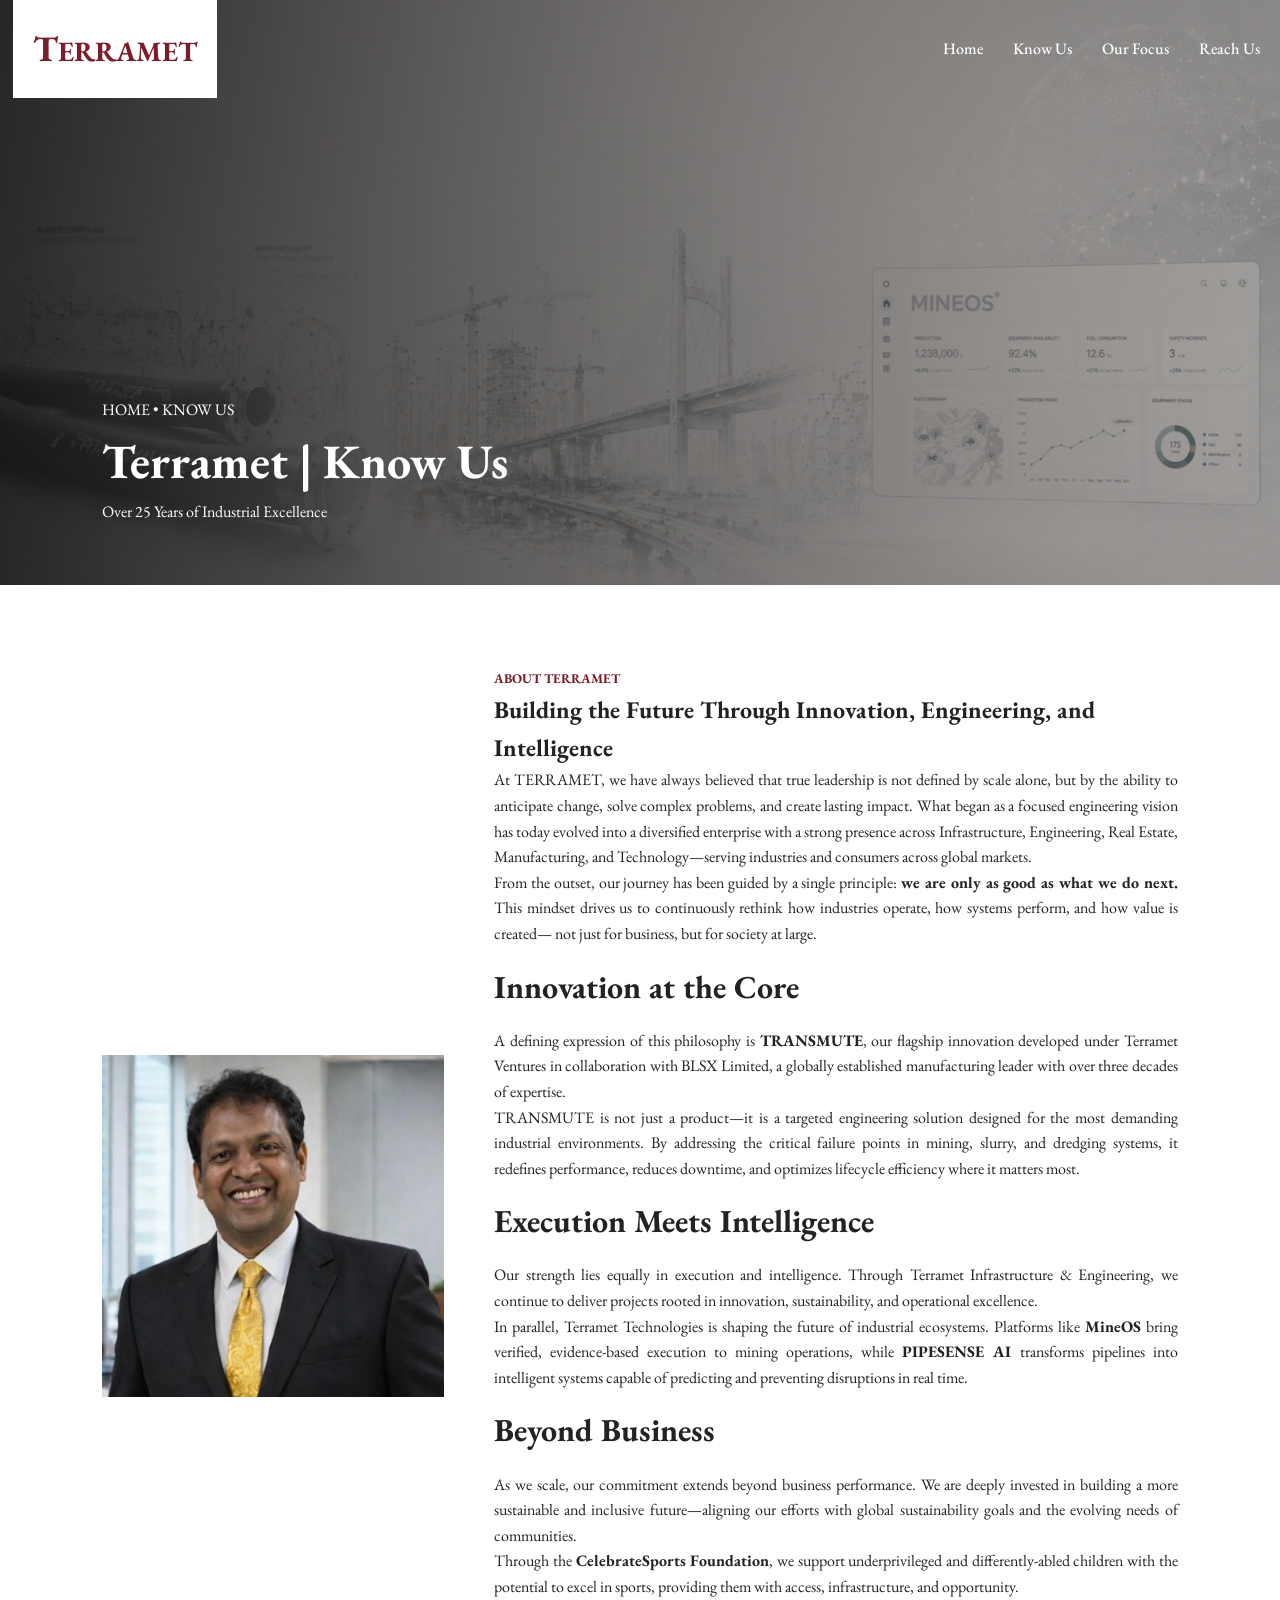
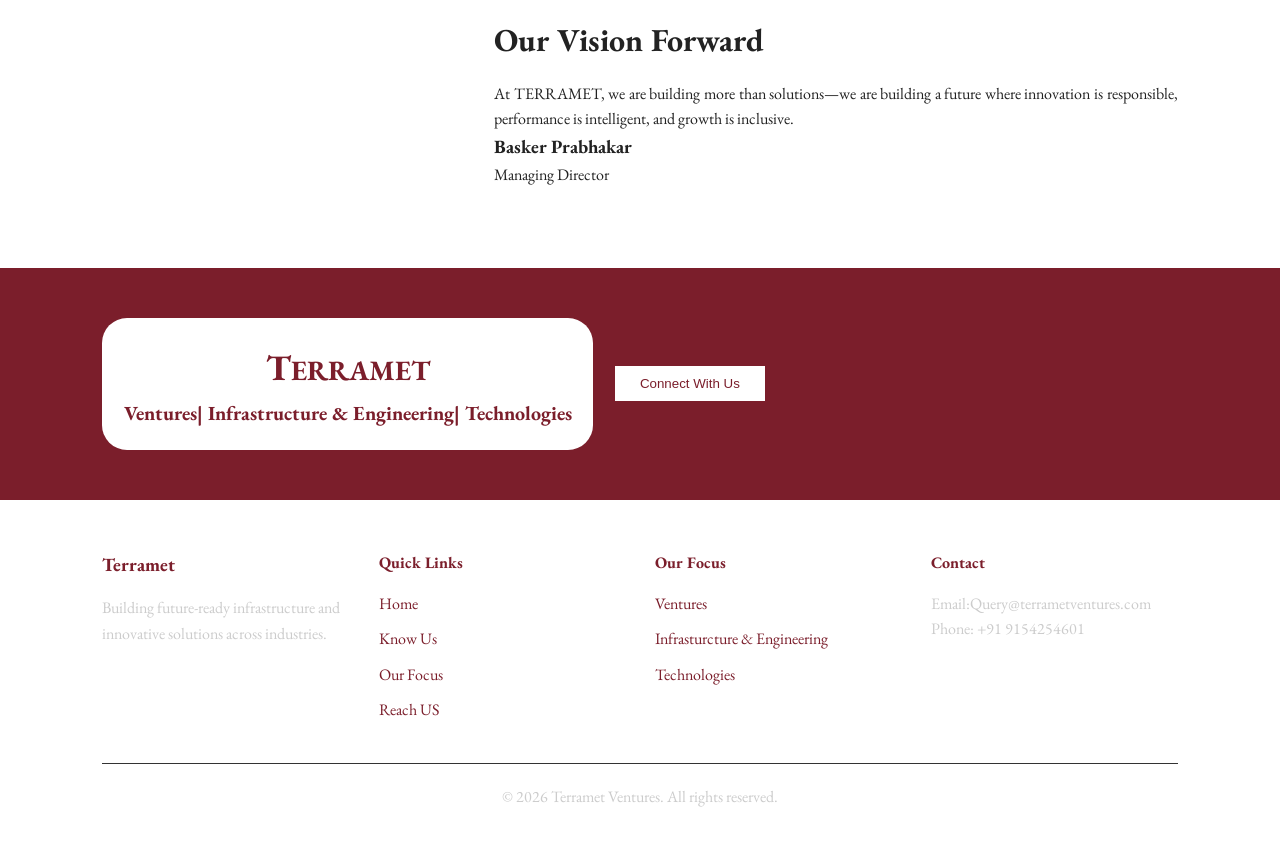
==== commit 0b137fa1: "22" ====
--- a/about.html
+++ b/about.html
@@ -153,7 +153,6 @@
   <p>Ventures| Infrastructure & Engineering| Technologies</p>
   </div>
   <div class="cta-content">
-  <h2>Connect With Us</h2>
   <button>Connect With Us</button>
   </div>
 </section>
--- a/style.css
+++ b/style.css
@@ -12,6 +12,7 @@
   line-height: 1.6;
   margin: 0;
   padding: 0;
+
 }
 
 /* NAVBAR */
@@ -154,11 +155,11 @@
 .hero-content {
   position: absolute;
   top: 50%;
-  left: 30%;
+  left: 25%;
   transform: translateY(-50%);
   color: #fff;
   z-index: 2;
-  max-width: 70%;
+  max-width: 80%;
 }
 
 /* TEXT STYLE */
@@ -206,6 +207,7 @@
   color: white;
   cursor: pointer;
   transition: 0.3s;
+  align-self: flex-end;
 }
 
 .hero-content button:hover {
@@ -229,18 +231,13 @@
 /* FUNDS */
 .funds-section {
   padding: 80px 8%;
-  background: #fafafa;
+  background: #7b1e2b;
+  overflow-x: hidden;
 }
 
 .funds-container {
   display: flex;
   gap: 50px;
-}
-
-.funds-left h2 {
-  font-size: 32px;
-  margin-bottom: 15px;
-  color: #7b1e2b;
 }
 
 .funds-right {
@@ -250,6 +247,7 @@
 }
 
 .fund-item {
+  width: 100%;
   background: #fff;
   padding: 25px;
   border: 1px solid #eee;
@@ -383,42 +381,6 @@
   font-size: 12px;
   display: none;
 }
-
-/* RESPONSIVE */
-@media(max-width: 900px) {
-  .funds-container,
-  .about-split,
-  .cta {
-    flex-direction: column;
-  }
-
-  .focus-grid {
-    grid-template-columns: 1fr;
-  }
-
-  .footer-container {
-    grid-template-columns: 1fr 1fr;
-  }
-
-  .menu {
-    display: none;
-    flex-direction: column;
-    position: absolute;
-    background: white;
-    right: 0;
-    top: 80px;
-    width: 200px;
-    padding: 20px;
-  }
-
-  .menu.active {
-    display: flex;
-  }
-
-  .hamburger {
-    display: block;
-  }
-}
 /* ================= ABOUT PAGE (SAFE - NO CONFLICT) ================= */
 
 /* HERO */
@@ -467,6 +429,9 @@
   border-radius: 15px;
 }
 
+.about-page-content p {
+  text-align: justify;
+}
 .about-page-content h2 {
   font-size: 32px;
   margin: 15px 0;
@@ -481,6 +446,7 @@
 .about-page-section {
   padding: 80px 8%;
   background: #fafafa;
+  text-align: justify;
 }
 
 .about-page-grid {
@@ -506,16 +472,15 @@
 /* DARK SECTION */
 .about-page-dark {
   display: grid;
-  grid-template-columns: 1fr 1fr;
   gap: 40px;
   padding: 80px 8%;
   background: #111;
   color: white;
+  text-align: justify;
 }
 
 .about-page-dark-right {
   display: grid;
-  grid-template-columns: 1fr 1fr;
   gap: 20px;
 }
 
@@ -553,52 +518,89 @@
 /* ================= RESPONSIVE ================= */
 @media (max-width: 992px) {
 
+  body.menu-open {
+    overflow: hidden;
+  }
+
   .hamburger {
     display: block;
+    z-index: 1100;
+    margin: 1%;
   }
 
   #nav-menu {
-    position: absolute;
-    top: 70px;
+    position: fixed;
+    top: 0;
     right: 0;
-    width: 100%;
-    background: #000;
-    display: none;
+    width: min(30%, 400px);
+    height: 100vh;
+    background: #c4121a;
+
+    transform: translateX(100%);
+    transition: 0.4s ease;
+
+    display: flex;
     flex-direction: column;
-  }
-
+    padding-top: 80px;
+    z-index: 1000;
+    box-sizing: border-box;   /* 🔥 IMPORTANT */
+    max-width: 100vw;         /* prevents overflow */
+    overflow-y: auto;         /* scroll if content too long */
+    overflow-x: hidden;       /* no horizontal scroll */
+  }
+
+  /* ACTIVE */
   #nav-menu.active {
-    display: flex;
-  }
-
+    transform: translateX(0);
+  }
+
+  /* MENU LIST */
   .menu {
     flex-direction: column;
     width: 100%;
-  }
-
+    padding: 20px;
+    gap: 0;
+  }
+  .close-btn {
+    position: absolute;
+    top: 20px;
+    right: 20px;
+    color: white;
+    font-size: 24px;
+    cursor: pointer;
+  }
+  
   .menu li {
-    border-bottom: 1px solid #222;
-  }
-
-  .menu a {
-    display: block;
-    padding: 15px;
+    border-bottom: 1px solid rgba(255,255,255,0.3);
+  }
+
+  .menu li a {
+    display: flex;
+    justify-content: space-between;
+    padding: 18px 10px;
     color: white;
-  }
-
+    font-size: 16px;
+  }
+
+  /* DROPDOWN */
   .submenu {
     position: static;
     display: none;
-    background: #111;
+    background: rgba(0,0,0,0.2);
   }
 
   .submenu.show {
     display: block;
   }
 
+  .submenu li a {
+    padding-left: 20px;
+    font-size: 14px;
+  }
+
   .dropdown > a::after {
-    content: " ▼";
-    float: right;
+    content: "▼";
+    font-size: 18px;
   }
 
   .about {
@@ -607,6 +609,12 @@
 
   .about img {
     width: 100%;
+  }
+
+  .funds-right {
+    display: grid;
+    grid-template-columns: repeat(2, 1fr);
+    gap: 20px;
   }
 
   .grid {
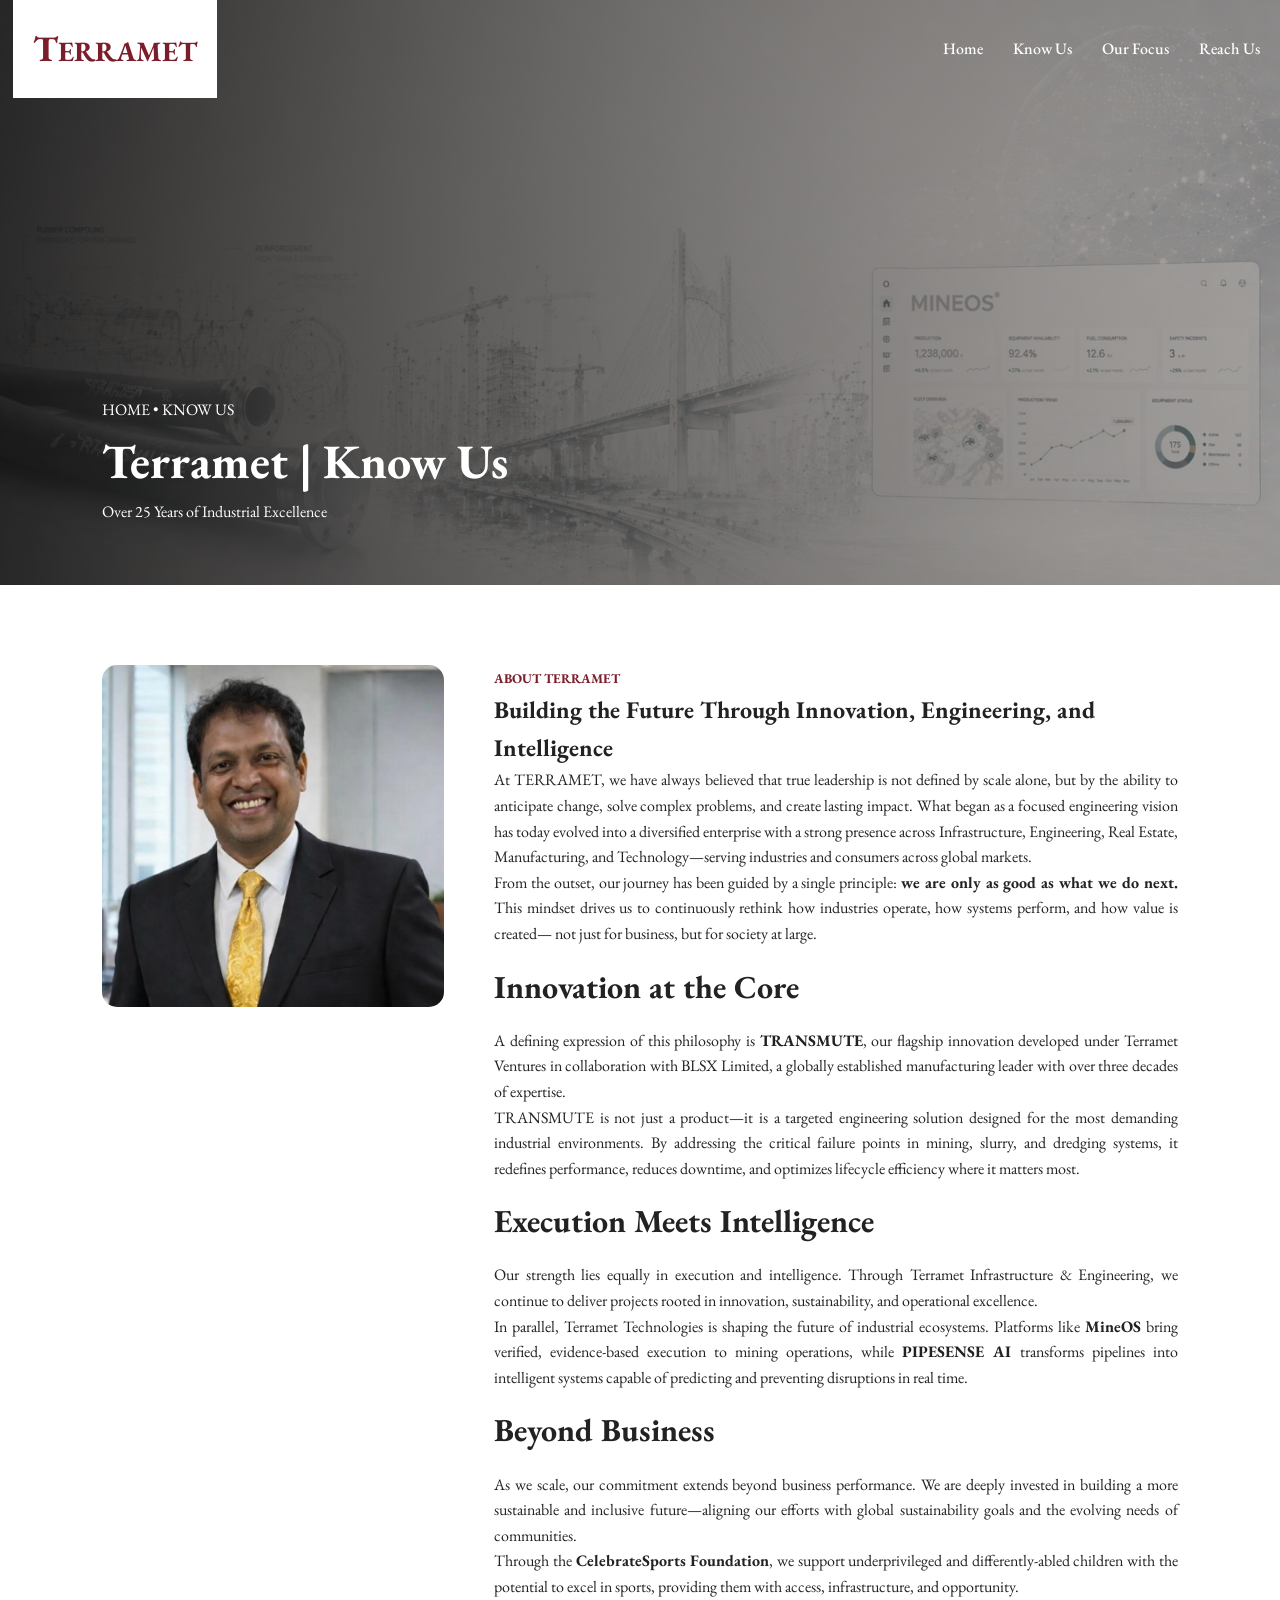
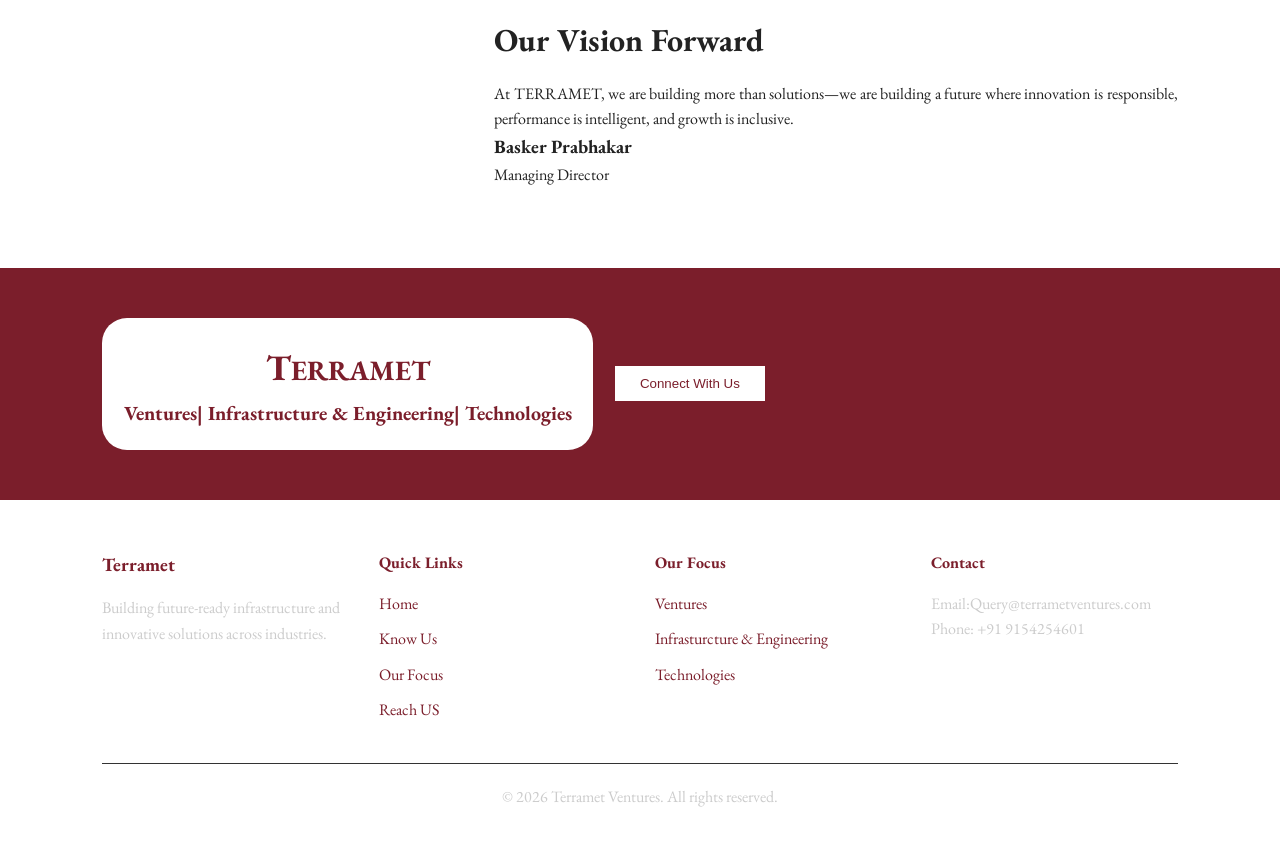
==== commit 4d5bd18a: "22" ====
--- a/about.html
+++ b/about.html
@@ -24,12 +24,12 @@
 
   <nav id="nav-menu">
     <ul class="menu">
-      <li><a href="/">Home</a></li>
+      <li><a href="/Terramet">Home</a></li>
 
       <li class="dropdown">
         <a href="about.html">Know Us</a>
         <ul class="submenu">
-          <li><a href="#">Our Story</a></li>
+          <li><a href="about.html">Our Story</a></li>
           <li><a href="#">Mission</a></li>
           <li><a href="#">Team</a></li>
         </ul>
--- a/style.css
+++ b/style.css
@@ -170,7 +170,7 @@
 }
 
 .hero-content h1 {
-  font-size: 60px;
+  font-size: 45px;
   font-weight: 700;
   margin: 15px 0;
   line-height: 1.2;
@@ -188,6 +188,7 @@
   font-size: 18px;
   margin-bottom: 25px;
   opacity: 0.85;
+  max-width: 80%;
 }
 
 /* BUTTON */
@@ -403,7 +404,7 @@
   z-index: 2;
   color: white;
   padding: 0 8% 60px;
-  max-width: 50%;
+  max-width: 60%;
 }
 
 .about-page-hero-text h1 {
@@ -424,7 +425,6 @@
 
 .about-page-image img {
   width: 100%;
-  height: 100%;
   object-fit: contain;
   border-radius: 15px;
 }
@@ -494,134 +494,6 @@
   background: #7b1e2b;
 }
 
-/* RESPONSIVE */
-@media(max-width: 900px) {
-
-  .about-page-intro,
-  .about-page-dark {
-    grid-template-columns: 1fr;
-  }
-
-  .about-page-grid,
-  .about-page-dark-right {
-    grid-template-columns: 1fr 1fr;
-  }
-}
-
-@media(max-width: 600px) {
-
-  .about-page-grid,
-  .about-page-dark-right {
-    grid-template-columns: 1fr;
-  }
-}
-/* ================= RESPONSIVE ================= */
-@media (max-width: 992px) {
-
-  body.menu-open {
-    overflow: hidden;
-  }
-
-  .hamburger {
-    display: block;
-    z-index: 1100;
-    margin: 1%;
-  }
-
-  #nav-menu {
-    position: fixed;
-    top: 0;
-    right: 0;
-    width: min(30%, 400px);
-    height: 100vh;
-    background: #c4121a;
-
-    transform: translateX(100%);
-    transition: 0.4s ease;
-
-    display: flex;
-    flex-direction: column;
-    padding-top: 80px;
-    z-index: 1000;
-    box-sizing: border-box;   /* 🔥 IMPORTANT */
-    max-width: 100vw;         /* prevents overflow */
-    overflow-y: auto;         /* scroll if content too long */
-    overflow-x: hidden;       /* no horizontal scroll */
-  }
-
-  /* ACTIVE */
-  #nav-menu.active {
-    transform: translateX(0);
-  }
-
-  /* MENU LIST */
-  .menu {
-    flex-direction: column;
-    width: 100%;
-    padding: 20px;
-    gap: 0;
-  }
-  .close-btn {
-    position: absolute;
-    top: 20px;
-    right: 20px;
-    color: white;
-    font-size: 24px;
-    cursor: pointer;
-  }
-  
-  .menu li {
-    border-bottom: 1px solid rgba(255,255,255,0.3);
-  }
-
-  .menu li a {
-    display: flex;
-    justify-content: space-between;
-    padding: 18px 10px;
-    color: white;
-    font-size: 16px;
-  }
-
-  /* DROPDOWN */
-  .submenu {
-    position: static;
-    display: none;
-    background: rgba(0,0,0,0.2);
-  }
-
-  .submenu.show {
-    display: block;
-  }
-
-  .submenu li a {
-    padding-left: 20px;
-    font-size: 14px;
-  }
-
-  .dropdown > a::after {
-    content: "▼";
-    font-size: 18px;
-  }
-
-  .about {
-    flex-direction: column;
-  }
-
-  .about img {
-    width: 100%;
-  }
-
-  .funds-right {
-    display: grid;
-    grid-template-columns: repeat(2, 1fr);
-    gap: 20px;
-  }
-
-  .grid {
-    flex-direction: column;
-    align-items: center;
-  }
-}
 /* ================= SERVICES PAGE (SP) ================= */
 
 /* HERO */
@@ -693,7 +565,45 @@
   background: linear-gradient(to top, rgba(0,0,0,0.8), transparent);
   transition: 0.4s;
 }
-
+/* BUTTON CONTAINER */
+.sp-section-button {
+  display: flex;
+  flex-direction: column;
+  position: absolute;
+  top: 20px;
+  right: 20px;
+  z-index: 3; /* above overlay */
+}
+
+/* BUTTON STYLE */
+.sp-section-button button {
+  flex : 1;
+  background: rgba(255,255,255,0.1);
+  border: 1px solid rgba(255,255,255,0.4);
+  color: rgb(0, 0, 0);
+
+  padding: 5px;
+  cursor: pointer;
+
+  display: flex;
+  align-items: center;
+  gap: 10px;
+
+  backdrop-filter: blur(6px);
+  transition: 0.3s ease;
+}
+
+/* ICON */
+.sp-section-button button img {
+  width: 16px;
+  height: auto;
+}
+
+/* HOVER EFFECT */
+.sp-section-button button:hover {
+  background: #7b1e2b;
+  border-color: #7b1e2b;
+}
 /* CONTENT */
 .sp-content {
   position: absolute;
@@ -745,17 +655,6 @@
   animation: spFadeUp 0.8s ease forwards;
 }
 
-/* RESPONSIVE */
-@media(max-width: 900px) {
-  .sp-grid {
-    grid-template-columns: 1fr;
-  }
-
-  .sp-hero-content h1 {
-    font-size: 32px;
-  }
-}
-
 /* ================= CONTACT PAGE ================= */
 
 .cp-section {
@@ -842,4 +741,284 @@
   .cp-section {
     grid-template-columns: 1fr;
   }
-}+}
+
+@media (max-width: 1000px) {
+
+  
+  .hero-content {
+    left: 10%;
+    max-width: 85%;
+  }
+
+  .hero-content h1 {
+    font-size: 36px;
+  }
+
+  .hero-content span {
+    font-size: 28px;
+  }
+
+  
+  .funds-container {
+    flex-direction: column;
+  }
+
+  .funds-right {
+    grid-template-columns: repeat(2, 1fr);
+  }
+
+  
+  .about-page-intro {
+    grid-template-columns: 1fr;
+    text-align: center;
+  }
+
+  .about-page-hero-text {
+    max-width: 80%;
+  }
+
+  
+  .sp-grid {
+    grid-template-columns: 1fr;
+  }
+
+  
+  .cp-section {
+    grid-template-columns: 1fr;
+  }
+
+}
+
+@media (max-width: 765px) {
+
+  /* NAVBAR */
+  .logo {
+    padding: 12px;
+  }
+
+  .logo-text {
+    font-size: 22px;
+  }
+
+  .big-t {
+    font-size: 28px;
+  }
+
+  /* HERO */
+  .hero-content {
+    left: 5%;
+    max-width: 90%;
+  }
+
+  .hero-content h1 {
+    font-size: 26px;
+    line-height: 1.3;
+  }
+
+  .hero-content span {
+    font-size: 22px;
+  }
+
+  .hero-content p {
+    font-size: 14px;
+    max-width: 100%;
+  }
+
+  .hero-content button {
+    padding: 10px 20px;
+    font-size: 14px;
+  }
+
+  /* FUNDS */
+  .funds-section {
+    padding: 50px 5%;
+  }
+
+  .funds-right {
+    grid-template-columns: 1fr;
+  }
+
+  /* ABOUT */
+  .about-content {
+    padding: 30px 20px;
+  }
+
+  .about-content h2 {
+    font-size: 24px;
+  }
+
+  /* ABOUT PAGE */
+  .about-page-hero-text {
+    max-width: 100%;
+    padding: 0 5% 40px;
+  }
+
+  .about-page-hero-text h1 {
+    font-size: 28px;
+  }
+
+  /* SERVICES */
+  .sp-card {
+    height: 250px;
+  }
+
+  .sp-content h2 {
+    font-size: 18px;
+  }
+
+  .sp-content p {
+    font-size: 12px;
+  }
+
+  /* CONTACT */
+  .cp-section {
+    padding: 80px 5%;
+  }
+
+  .cp-card {
+    padding: 25px;
+  }
+
+  /* FOOTER */
+  .footer-container {
+    grid-template-columns: 1fr;
+  }
+
+}
+@media(max-width: 900px) {
+
+  .about-page-intro,
+  .about-page-dark {
+    grid-template-columns: 1fr;
+  }
+
+  .about-page-grid,
+  .about-page-dark-right {
+    grid-template-columns: 1fr 1fr;
+  }
+}
+
+@media(max-width: 600px) {
+
+  .about-page-grid,
+  .about-page-dark-right {
+    grid-template-columns: 1fr;
+  }
+}
+@media (max-width: 992px) {
+
+  body.menu-open {
+    overflow: hidden;
+  }
+
+  .hamburger {
+    display: block;
+    z-index: 1100;
+    margin: 1%;
+    width: 50px;
+  }
+
+  #nav-menu {
+    position: fixed;
+    top: 0;
+    right: 0;
+    width: min(30%, 400px);
+    height: 100vh;
+    background: #c4121a;
+
+    transform: translateX(100%);
+    transition: 0.4s ease;
+
+    display: flex;
+    flex-direction: column;
+    padding-top: 80px;
+    z-index: 1000;
+    box-sizing: border-box;   /* 🔥 IMPORTANT */
+    max-width: 100vw;         /* prevents overflow */
+    overflow-y: auto;         /* scroll if content too long */
+    overflow-x: hidden;       /* no horizontal scroll */
+  }
+
+  /* ACTIVE */
+  #nav-menu.active {
+    transform: translateX(0);
+  }
+
+  /* MENU LIST */
+  .menu {
+    flex-direction: column;
+    width: 100%;
+    padding: 20px;
+    gap: 0;
+  }
+  .close-btn {
+    position: absolute;
+    top: 20px;
+    right: 20px;
+    color: white;
+    font-size: 24px;
+    cursor: pointer;
+  }
+  
+  .menu li {
+    border-bottom: 1px solid rgba(255,255,255,0.3);
+  }
+
+  .menu li a {
+    display: flex;
+    justify-content: space-between;
+    padding: 18px 10px;
+    color: white;
+    font-size: 16px;
+  }
+
+  /* DROPDOWN */
+  .submenu {
+    position: static;
+    display: none;
+    background: rgba(0,0,0,0.2);
+  }
+
+  .submenu.show {
+    display: block;
+  }
+
+  .submenu li a {
+    padding-left: 20px;
+    font-size: 14px;
+  }
+
+  .dropdown > a::after {
+    content: "▼";
+    font-size: 18px;
+  }
+
+  .about {
+    flex-direction: column;
+  }
+
+  .about img {
+    width: 100%;
+  }
+
+  .funds-right {
+    display: grid;
+    grid-template-columns: repeat(2, 1fr);
+    gap: 20px;
+  }
+
+  .grid {
+    flex-direction: column;
+    align-items: center;
+  }
+}
+@media(max-width: 900px) {
+  .sp-grid {
+    grid-template-columns: 1fr;
+  }
+
+  .sp-hero-content h1 {
+    font-size: 32px;
+  }
+}
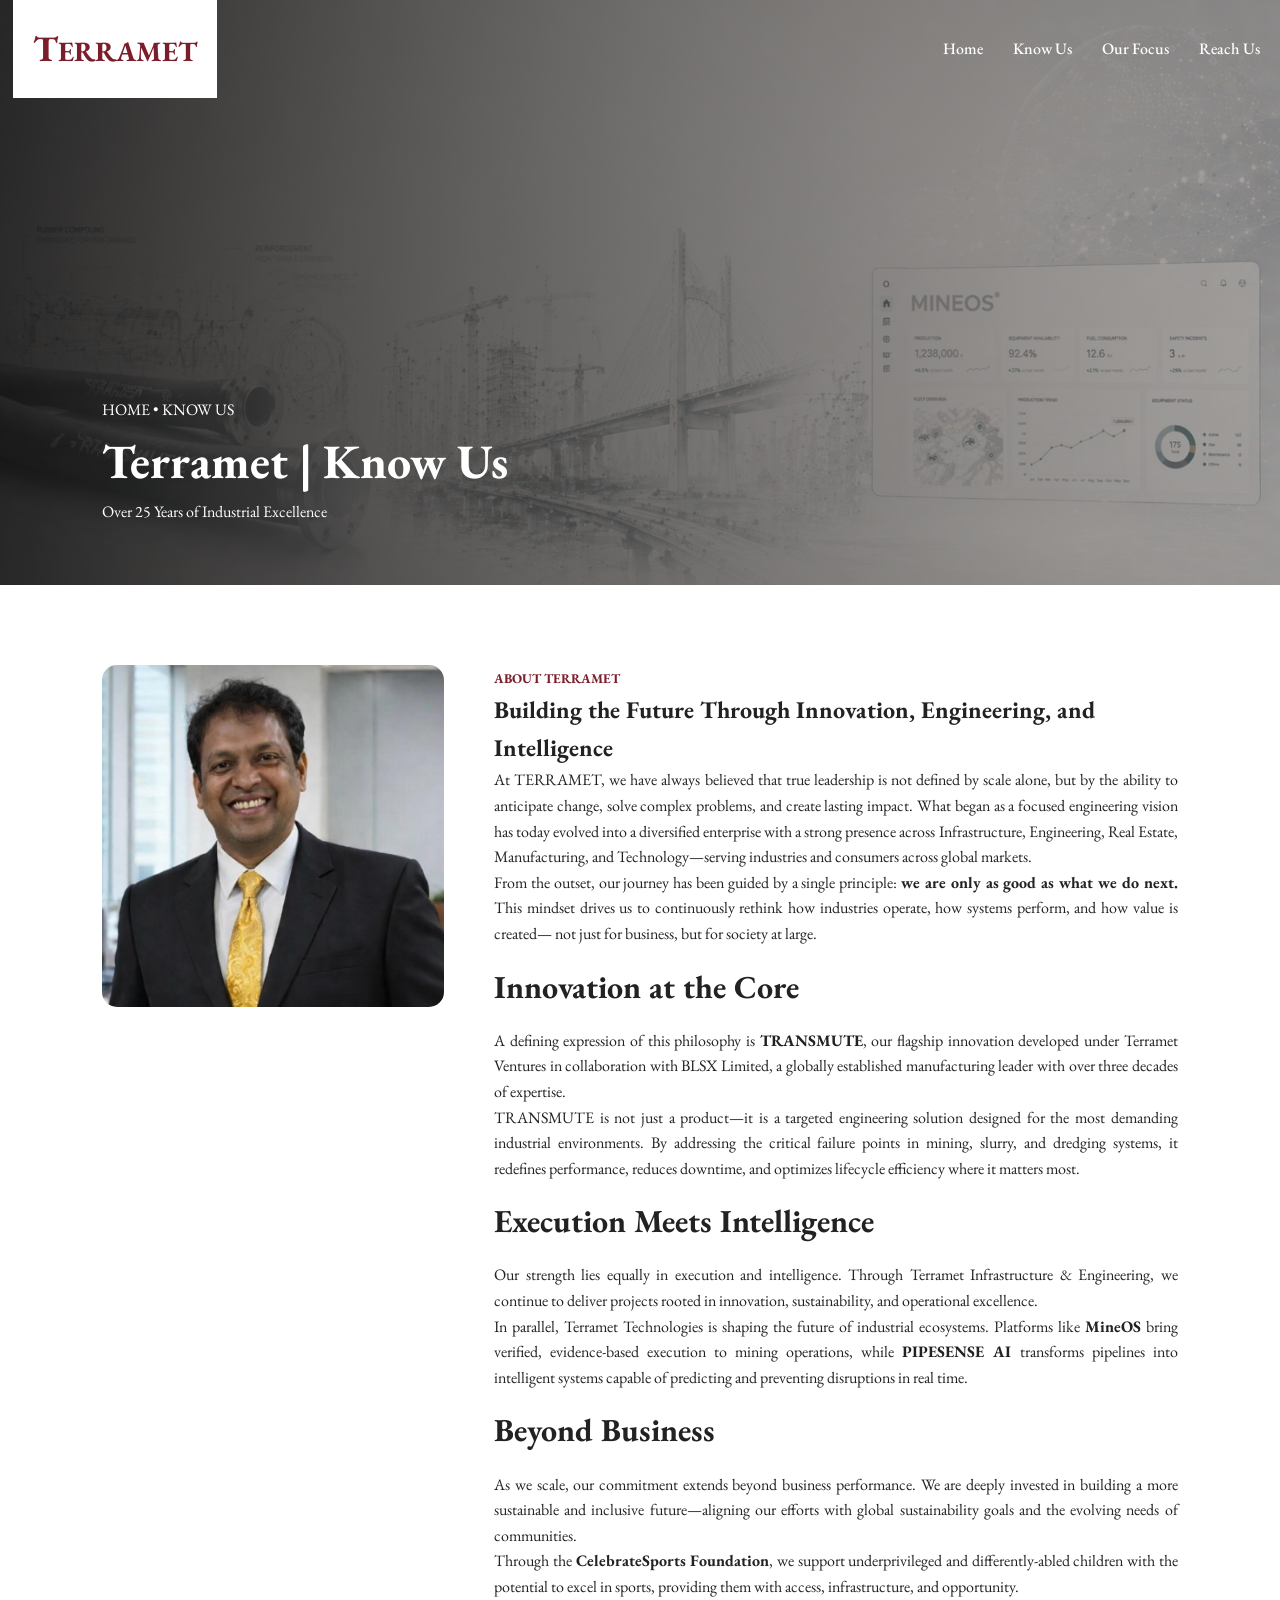
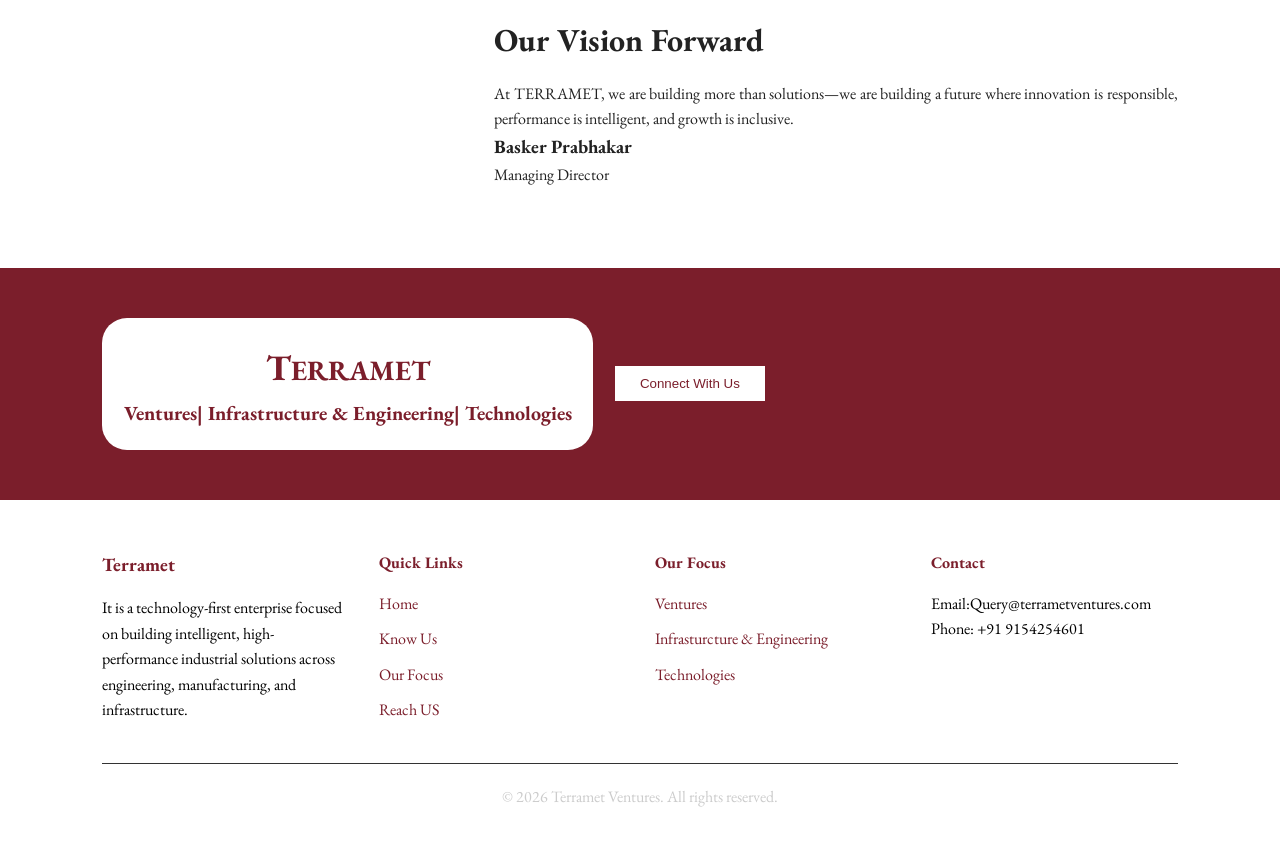
==== commit cf8e24b2: "22" ====
--- a/about.html
+++ b/about.html
@@ -165,8 +165,7 @@
     <div class="footer-col">
       <h3>Terramet</h3>
       <p>
-        Building future-ready infrastructure and innovative solutions 
-        across industries.
+        It is a technology-first enterprise focused on building intelligent, high-performance industrial solutions across engineering, manufacturing, and infrastructure.
       </p>
     </div>
 
--- a/style.css
+++ b/style.css
@@ -208,7 +208,6 @@
   color: white;
   cursor: pointer;
   transition: 0.3s;
-  align-self: flex-end;
 }
 
 .hero-content button:hover {
@@ -254,6 +253,7 @@
   border: 1px solid #eee;
   transition: 0.3s;
   cursor: pointer;
+  align-content: flex-end;
 }
 
 .fund-item span {
@@ -351,7 +351,9 @@
   color: #7b1e2b;
   margin-bottom: 15px;
 }
-
+.footer-col p {
+  color: #000000;
+}
 .footer-col ul {
   list-style: none;
 }
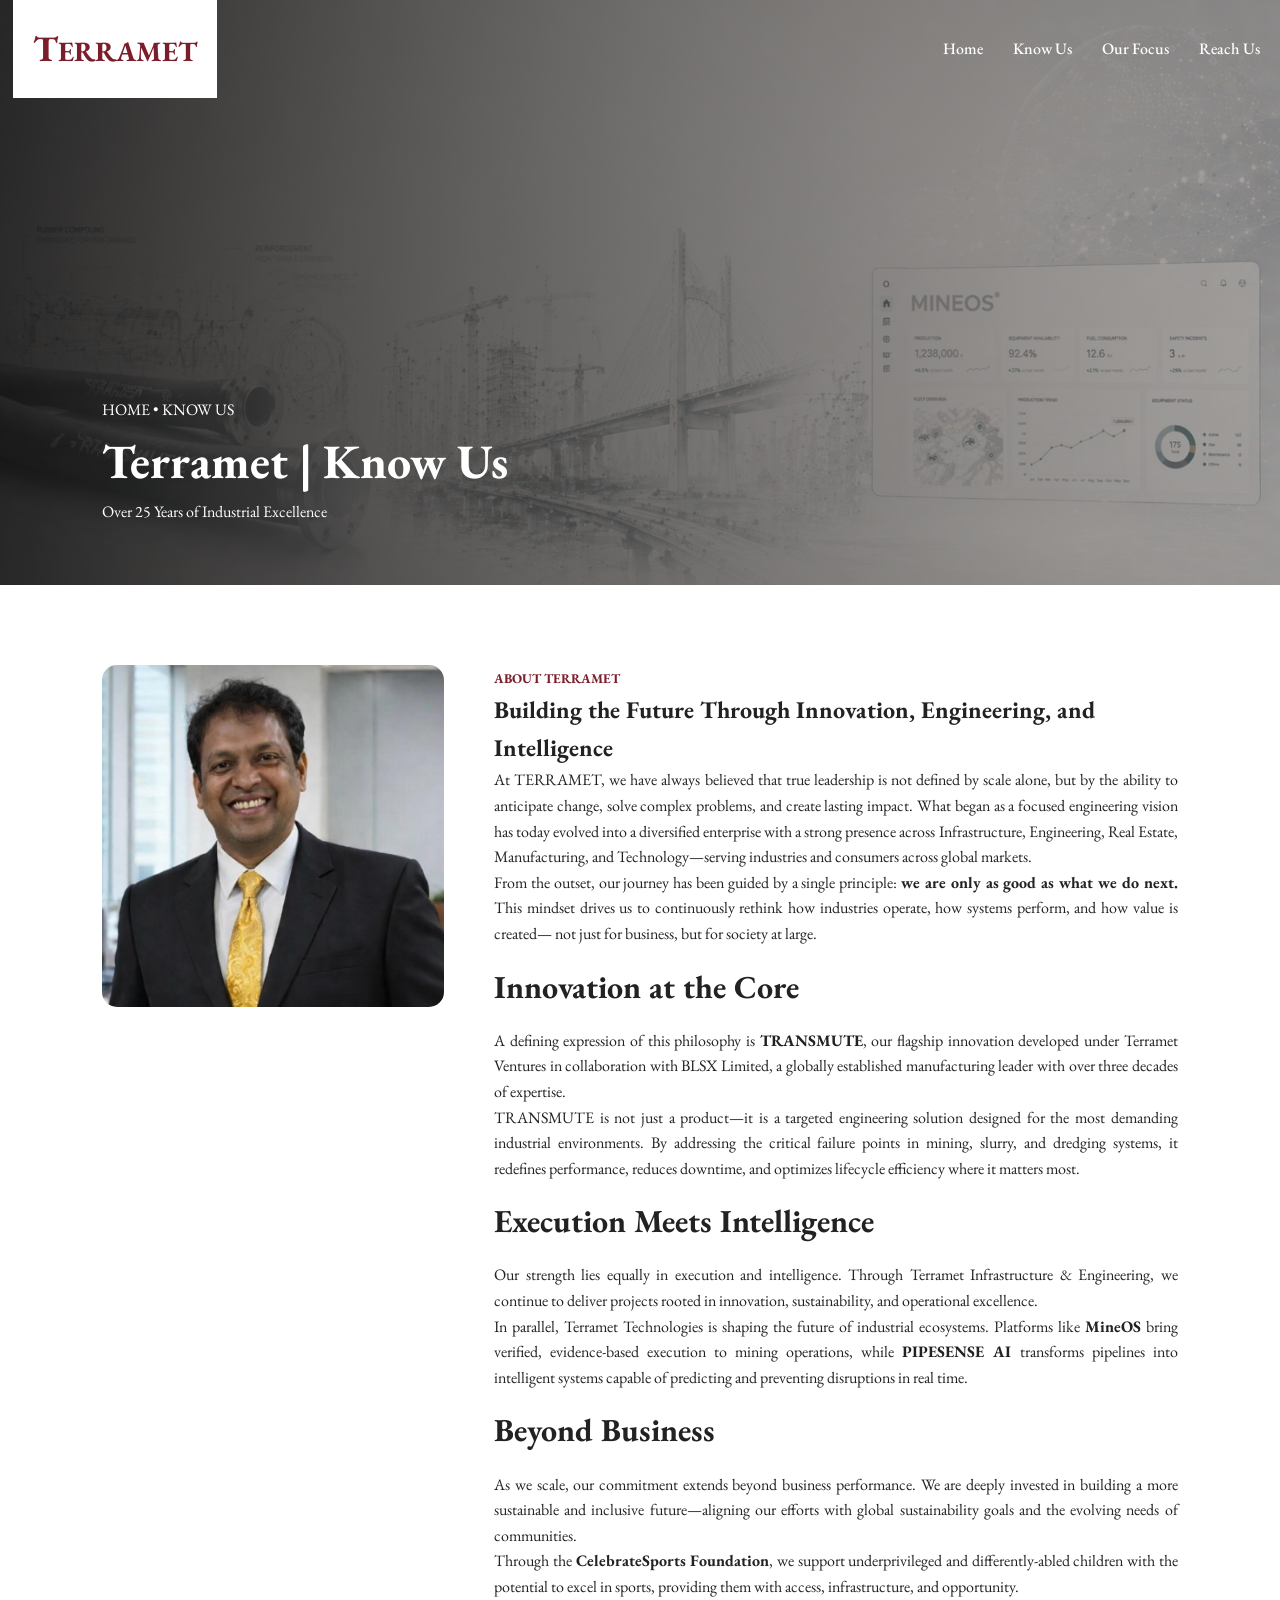
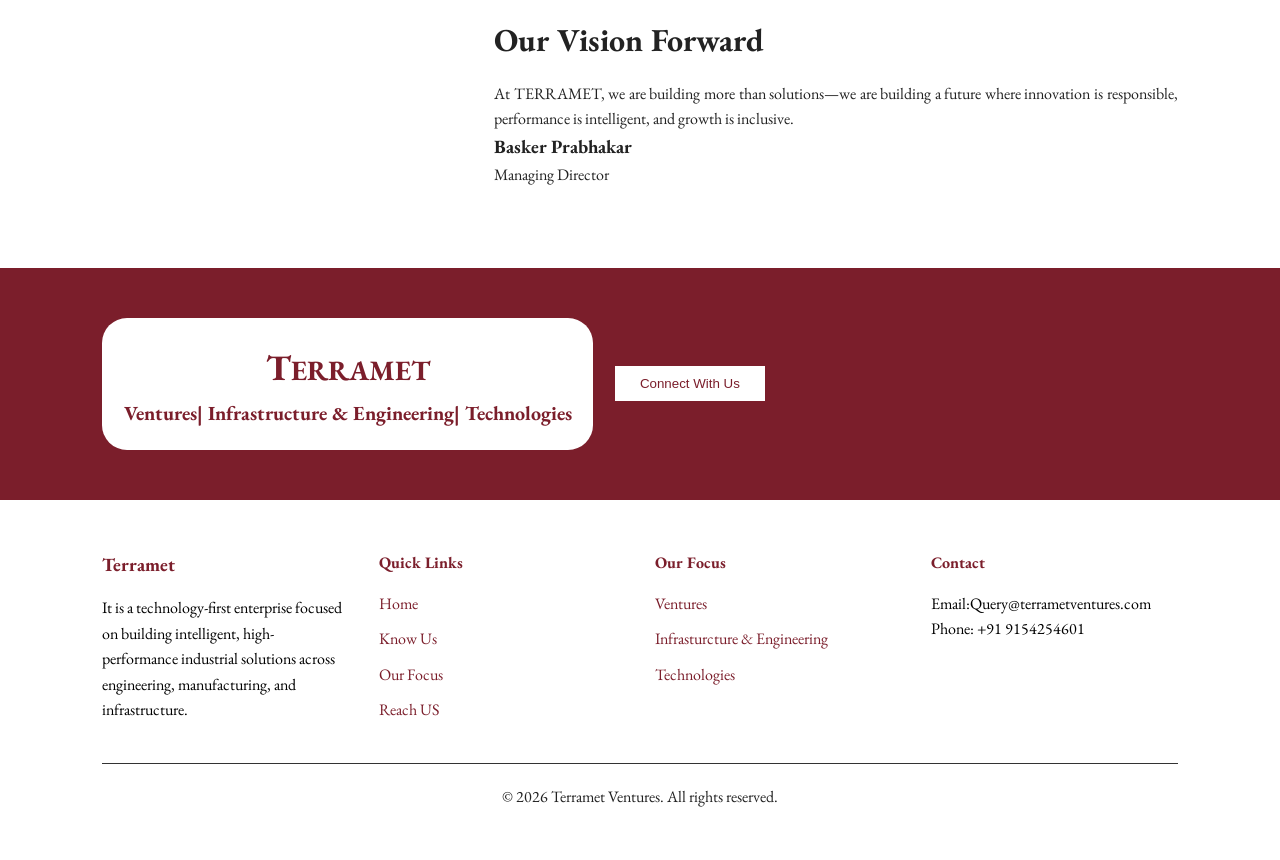
==== commit 9d17c363: "22" ====
--- a/about.html
+++ b/about.html
@@ -30,7 +30,7 @@
         <a href="about.html">Know Us</a>
         <ul class="submenu">
           <li><a href="about.html">Our Story</a></li>
-          <li><a href="#">Mission</a></li>
+          <li><a href="mission.html">Mission</a></li>
           <li><a href="#">Team</a></li>
         </ul>
       </li>
--- a/style.css
+++ b/style.css
@@ -336,7 +336,6 @@
 /* FOOTER */
 .footer {
   background: #ffffff;
-  color: #ccc;
   padding: 50px 8%;
 }
 
